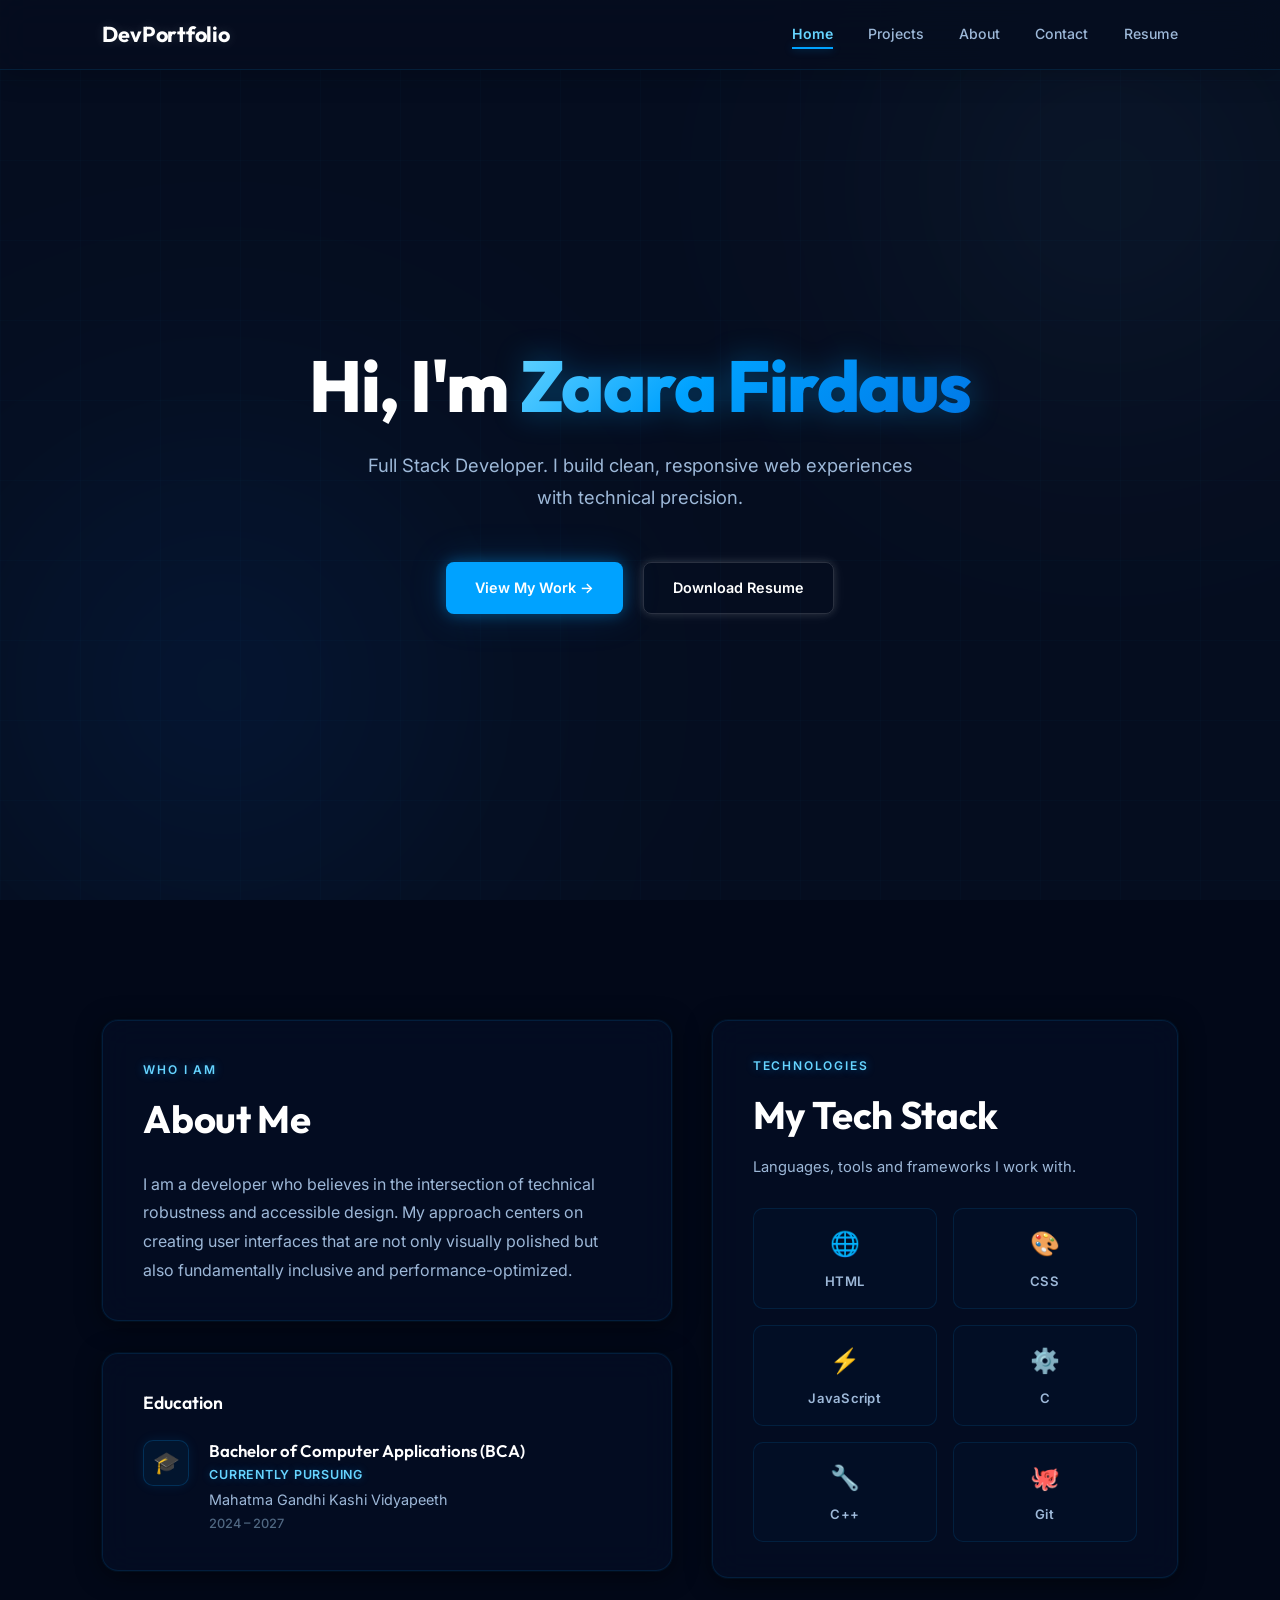
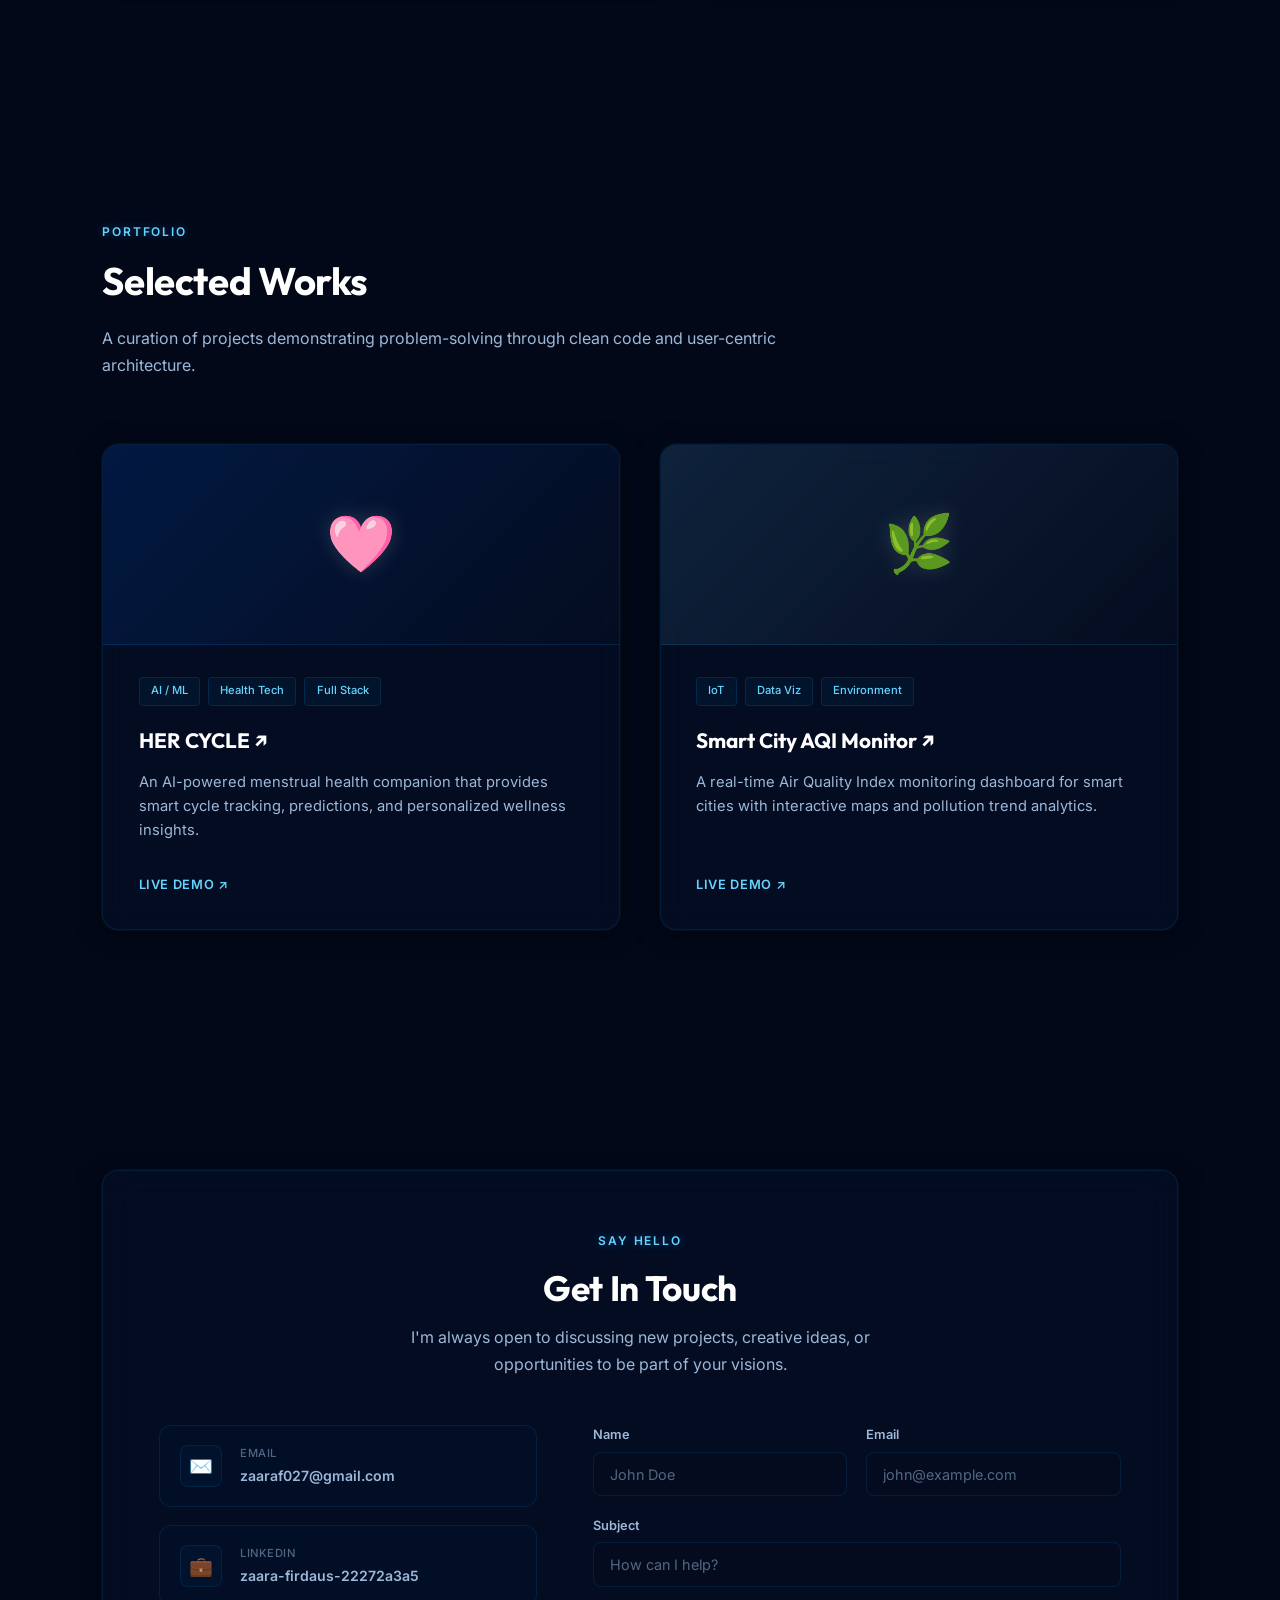
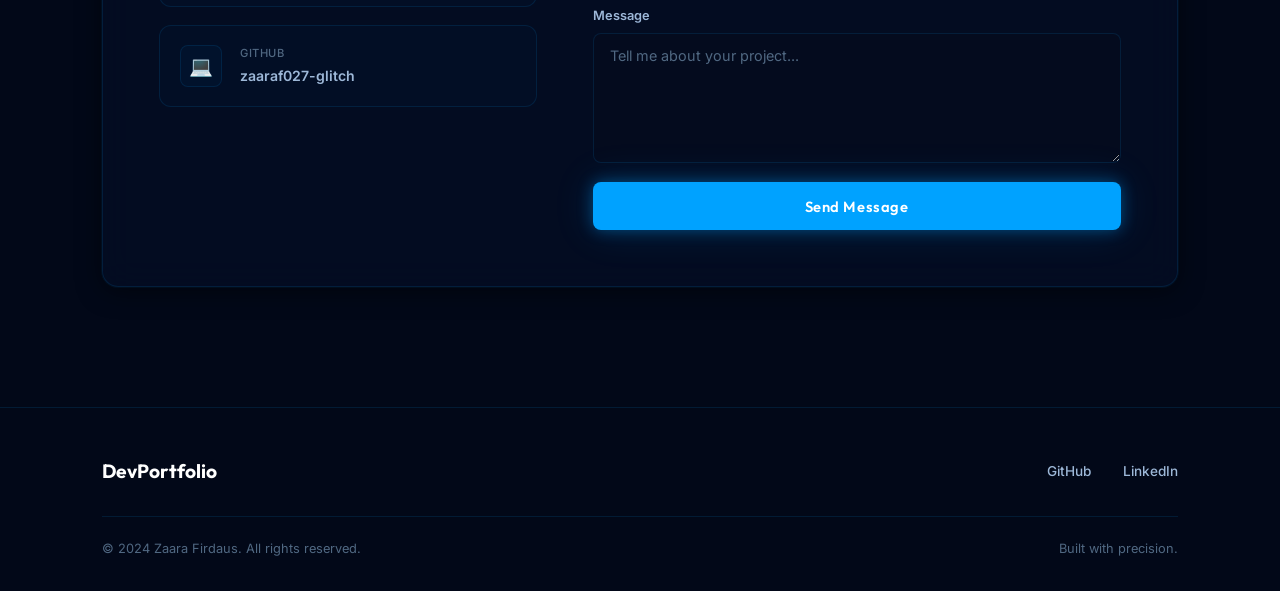
==== portfolio-website/index.html @ a8d991ca "Initialize restructured repository with completed tasks" ====
<!DOCTYPE html>
<html lang="en">
<head>
  <meta charset="UTF-8" />
  <meta name="viewport" content="width=device-width, initial-scale=1.0" />
  <title>Zaara Firdaus — Full Stack Developer</title>
  <link href="https://fonts.googleapis.com/css2?family=Outfit:wght@300;400;500;600;700;800&family=Inter:wght@300;400;500;600&display=swap" rel="stylesheet" />
  <link rel="stylesheet" href="css/style.css" />
</head>
<body>

  <!-- ── ANIMATED BACKGROUND ── -->
  <div class="mesh-background">
    <div class="mesh-sphere sphere-1"></div>
    <div class="mesh-sphere sphere-2"></div>
  </div>

  <!-- ── NAVIGATION ── -->
  <nav class="glass-nav">
    <a href="#hero" class="nav-logo">DevPortfolio</a>
    <ul class="nav-links">
      <li><a href="#hero" class="active">Home</a></li>
      <li><a href="#portfolio">Projects</a></li>
      <li><a href="#about">About</a></li>
      <li><a href="#contact">Contact</a></li>
      <li><a href="#">Resume</a></li>
    </ul>
    <!-- Mobile hamburger -->
    <button class="nav-toggle" aria-label="Toggle menu">
      <span></span><span></span><span></span>
    </button>
  </nav>

  <!-- ── HERO ── -->
  <section id="hero" class="hero-section">
    <div class="hero-container">
      <div class="hero-content">
        <h1 class="hero-title">
          Hi, I'm <span class="gradient-text">Zaara Firdaus</span>
        </h1>
        <p class="hero-subtitle">
          Full Stack Developer. I build clean, responsive web experiences with technical precision.
        </p>
        <div class="hero-btns">
          <a href="#portfolio" class="btn-primary">View My Work →</a>
          <a href="#" class="btn-secondary">Download Resume</a>
        </div>
      </div>
    </div>
  </section>

  <!-- ── ABOUT ── -->
  <section id="about" class="section-container">
    <div class="about-grid">

      <!-- Left column: Bio + Education -->
      <div class="about-left-col">

        <!-- Bio Card -->
        <div class="glass-card bio-card">
          <div class="section-tag">Who I Am</div>
          <h2 class="section-title" style="margin-bottom:1.2rem">About Me</h2>
          <p class="about-text">
            I am a developer who believes in the intersection of technical robustness and accessible design.
            My approach centers on creating user interfaces that are not only visually polished but also
            fundamentally inclusive and performance-optimized.
          </p>
        </div>

        <!-- Education Card -->
        <div class="glass-card education-card">
          <h3 class="card-inner-title">Education</h3>
          <div class="education-item">
            <div class="edu-icon-wrapper">
              <span class="edu-card-icon">🎓</span>
            </div>
            <div class="edu-details">
              <div class="edu-degree">Bachelor of Computer Applications (BCA)</div>
              <div class="edu-status">Currently Pursuing</div>
              <div class="edu-institution">Mahatma Gandhi Kashi Vidyapeeth</div>
              <div class="edu-timeline">2024 – 2027</div>
            </div>
          </div>
        </div>

      </div>

      <!-- Right column: Tech Stack -->
      <div class="glass-card tech-card-panel">
        <div class="section-tag">Technologies</div>
        <h2 class="section-title" style="margin-bottom:0.6rem">My Tech Stack</h2>
        <p class="tech-panel-desc">Languages, tools and frameworks I work with.</p>
        <div class="tech-grid">
          <div class="tech-badge">
            <span class="tech-badge-icon">🌐</span>
            <span class="tech-badge-name">HTML</span>
          </div>
          <div class="tech-badge">
            <span class="tech-badge-icon">🎨</span>
            <span class="tech-badge-name">CSS</span>
          </div>
          <div class="tech-badge">
            <span class="tech-badge-icon">⚡</span>
            <span class="tech-badge-name">JavaScript</span>
          </div>
          <div class="tech-badge">
            <span class="tech-badge-icon">⚙️</span>
            <span class="tech-badge-name">C</span>
          </div>
          <div class="tech-badge">
            <span class="tech-badge-icon">🔧</span>
            <span class="tech-badge-name">C++</span>
          </div>
          <div class="tech-badge">
            <span class="tech-badge-icon">🐙</span>
            <span class="tech-badge-name">Git</span>
          </div>
        </div>
      </div>

    </div>
  </section>

  <!-- ── PORTFOLIO ── -->
  <section id="portfolio" class="section-container">
    <div class="section-header">
      <div class="section-tag">Portfolio</div>
      <h2 class="section-title">Selected Works</h2>
      <p class="section-desc">A curation of projects demonstrating problem-solving through clean code and user-centric architecture.</p>
    </div>

    <div class="projects-grid">

      <!-- HER CYCLE -->
      <div class="project-card"
           onclick="window.open('https://hercycle-ai.vercel.app/', '_blank')"
           title="Click to view HER CYCLE live demo">
        <div class="project-thumb-placeholder bg-indigo-gradient">
          <span class="placeholder-icon">🩷</span>
        </div>
        <div class="project-body">
          <div class="project-tags">
            <span class="tag teal">AI / ML</span>
            <span class="tag">Health Tech</span>
            <span class="tag">Full Stack</span>
          </div>
          <div class="project-name">
            <a href="https://hercycle-ai.vercel.app/" target="_blank"
               onclick="event.stopPropagation();">HER CYCLE ↗</a>
          </div>
          <p class="project-desc">
            An AI-powered menstrual health companion that provides smart cycle tracking,
            predictions, and personalized wellness insights.
          </p>
          <div class="project-links">
            <a href="https://hercycle-ai.vercel.app/" target="_blank"
               onclick="event.stopPropagation();" class="btn-card-link">Live Demo ↗</a>
          </div>
        </div>
      </div>

      <!-- Smart City AQI Monitor -->
      <div class="project-card"
           onclick="window.open('https://pollutree-monitor.vercel.app/', '_blank')"
           title="Click to view Smart City AQI Monitor live demo">
        <div class="project-thumb-placeholder bg-cyan-gradient">
          <span class="placeholder-icon">🌿</span>
        </div>
        <div class="project-body">
          <div class="project-tags">
            <span class="tag teal">IoT</span>
            <span class="tag">Data Viz</span>
            <span class="tag">Environment</span>
          </div>
          <div class="project-name">
            <a href="https://pollutree-monitor.vercel.app/" target="_blank"
               onclick="event.stopPropagation();">Smart City AQI Monitor ↗</a>
          </div>
          <p class="project-desc">
            A real-time Air Quality Index monitoring dashboard for smart cities with
            interactive maps and pollution trend analytics.
          </p>
          <div class="project-links">
            <a href="https://pollutree-monitor.vercel.app/" target="_blank"
               onclick="event.stopPropagation();" class="btn-card-link">Live Demo ↗</a>
          </div>
        </div>
      </div>

    </div>
  </section>

  <!-- ── CONTACT ── -->
  <section id="contact" class="section-container">
    <div class="contact-panel-container glass-card">
      <div class="contact-header">
        <div class="section-tag">Say Hello</div>
        <h2 class="contact-title">Get In Touch</h2>
        <p class="contact-subtitle">
          I'm always open to discussing new projects, creative ideas, or opportunities
          to be part of your visions.
        </p>
      </div>

      <div class="contact-content-grid">

        <!-- Contact info -->
        <div class="comm-details">
          <a href="mailto:zaaraf027@gmail.com" class="comm-card">
            <div class="comm-icon-wrapper">✉️</div>
            <div class="comm-info">
              <span class="comm-label">Email</span>
              <span class="comm-value">zaaraf027@gmail.com</span>
            </div>
          </a>
          <a href="https://www.linkedin.com/in/zaara-firdaus-22272a3a5" target="_blank" class="comm-card">
            <div class="comm-icon-wrapper">💼</div>
            <div class="comm-info">
              <span class="comm-label">LinkedIn</span>
              <span class="comm-value">zaara-firdaus-22272a3a5</span>
            </div>
          </a>
          <a href="https://github.com/zaaraf027-glitch" target="_blank" class="comm-card">
            <div class="comm-icon-wrapper">💻</div>
            <div class="comm-info">
              <span class="comm-label">GitHub</span>
              <span class="comm-value">zaaraf027-glitch</span>
            </div>
          </a>
        </div>

        <!-- Contact form -->
        <div class="contact-form-panel">
          <div class="form-row">
            <div class="input-group">
              <label for="name">Name</label>
              <input id="name" type="text" placeholder="John Doe" />
            </div>
            <div class="input-group">
              <label for="email">Email</label>
              <input id="email" type="email" placeholder="john@example.com" />
            </div>
          </div>
          <div class="input-group">
            <label for="subject">Subject</label>
            <input id="subject" type="text" placeholder="How can I help?" />
          </div>
          <div class="input-group">
            <label for="message">Message</label>
            <textarea id="message" placeholder="Tell me about your project..."></textarea>
          </div>
          <button class="btn-send">Send Message</button>
        </div>

      </div>
    </div>
  </section>

  <!-- ── FOOTER ── -->
  <footer class="glass-footer">
    <div class="footer-top">
      <div class="footer-brand">DevPortfolio</div>
      <div class="footer-socials">
        <a href="https://github.com/zaaraf027-glitch" target="_blank">GitHub</a>
        <a href="https://www.linkedin.com/in/zaara-firdaus-22272a3a5" target="_blank">LinkedIn</a>
      </div>
    </div>
    <div class="footer-bottom">
      <span class="footer-copy">© 2024 Zaara Firdaus. All rights reserved.</span>
      <span class="footer-meta">Built with precision.</span>
    </div>
  </footer>

  <script src="js/script.js"></script>
</body>
</html>
---- portfolio-website/css/style.css ----
/* ==========================================================
   ZAARA FIRDAUS — PORTFOLIO STYLESHEET
   style.css  (Fixed & Refactored)
   ========================================================== */

/* ── RESET ── */
*, *::before, *::after {
  box-sizing: border-box;
  margin: 0;
  padding: 0;
}

/* ── DESIGN TOKENS ── */
:root {
  --neon-blue:         #00a2ff;
  --neon-blue-bright:  #66d4ff;
  --neon-blue-deep:    #0066cc;
  --neon-blue-glow:    rgba(0, 162, 255, 0.45);

  --neon-white-pure:   #ffffff;
  --neon-accent:       #66d4ff;

  --bg-darkest:        #020818;
  --bg-dark:           #050d1f;
  --bg-card:           rgba(5, 15, 40, 0.60);
  --bg-card-hover:     rgba(5, 15, 40, 0.80);

  --border-glow:       rgba(0, 162, 255, 0.12);
  --border-bright:     rgba(0, 162, 255, 0.35);

  --text-primary:      #f0f6ff;
  --text-secondary:    #9db8d8;
  --text-muted:        #506882;

  --success:           #00e68a;

  --font-display:      'Outfit', sans-serif;
  --font-body:         'Inter', sans-serif;

  --neon-shadow-sm:    0 0 8px rgba(0,162,255,0.30), 0 0 20px rgba(0,162,255,0.10);
  --neon-shadow-md:    0 0 15px rgba(0,162,255,0.40), 0 0 40px rgba(0,162,255,0.15);
  --neon-shadow-lg:    0 0 20px rgba(0,162,255,0.50), 0 0 60px rgba(0,162,255,0.20);
  --white-glow-sm:     0 0 8px rgba(255,255,255,0.15), 0 0 20px rgba(255,255,255,0.05);
  --white-glow-md:     0 0 15px rgba(255,255,255,0.25), 0 0 40px rgba(255,255,255,0.10);
  --glass-shadow:      0 8px 32px rgba(0,0,0,0.40), inset 0 1px 0 rgba(255,255,255,0.03);
  --card-shadow:       0 4px 24px rgba(0,0,0,0.5), 0 0 0 1px rgba(0,162,255,0.08);
  --card-shadow-hover: 0 8px 40px rgba(0,0,0,0.6), 0 0 20px rgba(0,162,255,0.15);

  --transition-smooth: all 0.3s cubic-bezier(0.25, 0.8, 0.25, 1);
}

html {
  scroll-behavior: smooth;
}

body {
  font-family: var(--font-body);
  background-color: var(--bg-darkest);
  color: var(--text-primary);
  line-height: 1.6;
  overflow-x: hidden;
  -webkit-font-smoothing: antialiased;
}

/* ── SCROLLBAR ── */
::-webkit-scrollbar { width: 6px; }
::-webkit-scrollbar-track { background: var(--bg-darkest); }
::-webkit-scrollbar-thumb {
  background: rgba(0,162,255,0.2);
  border-radius: 4px;
}
::-webkit-scrollbar-thumb:hover { background: rgba(0,162,255,0.5); }

/* ── ANIMATED BACKGROUND ── */
.mesh-background {
  position: fixed;
  inset: 0;
  z-index: 0;
  pointer-events: none;
  background-color: var(--bg-dark);
  overflow: hidden;
}

.mesh-background::before {
  content: '';
  position: absolute;
  inset: 0;
  background-image:
    linear-gradient(rgba(0,162,255,0.02) 1px, transparent 1px),
    linear-gradient(90deg, rgba(0,162,255,0.02) 1px, transparent 1px);
  background-size: 80px 80px;
}

.mesh-sphere {
  position: absolute;
  border-radius: 50%;
  filter: blur(130px);
  opacity: 0.45;
  mix-blend-mode: screen;
}

.sphere-1 {
  width: 700px; height: 700px;
  background: radial-gradient(circle, rgba(0,100,255,0.3) 0%, transparent 65%);
  bottom: -15%; left: -10%;
  animation: floatSlow 14s infinite alternate ease-in-out;
}

.sphere-2 {
  width: 550px; height: 550px;
  background: radial-gradient(circle, rgba(100,200,255,0.2) 0%, transparent 65%);
  top: -10%; right: -8%;
  animation: floatSlow 18s infinite alternate-reverse ease-in-out;
}

@keyframes floatSlow {
  0%   { transform: translate(0, 0) scale(1); }
  50%  { transform: translate(50px, -40px) scale(1.12); }
  100% { transform: translate(-30px, 25px) scale(0.92); }
}

/* ── NAVIGATION ── */
.glass-nav {
  position: fixed;
  top: 0; left: 0; right: 0;
  z-index: 100;
  background: rgba(5,13,31,0.80);
  backdrop-filter: blur(18px);
  -webkit-backdrop-filter: blur(18px);
  border-bottom: 1px solid var(--border-glow);
  padding: 0 8%;
  display: flex;
  align-items: center;
  justify-content: space-between;
  height: 70px;
  box-shadow: 0 4px 30px rgba(0,0,0,0.2);
}

.nav-logo {
  font-family: var(--font-display);
  font-weight: 700;
  font-size: 1.35rem;
  color: var(--neon-white-pure);
  text-decoration: none;
  letter-spacing: -0.01em;
  text-shadow: 0 0 12px rgba(255,255,255,0.15);
  transition: text-shadow 0.3s ease;
  z-index: 101;
}

.nav-logo:hover {
  text-shadow: 0 0 20px rgba(255,255,255,0.35), 0 0 40px rgba(0,162,255,0.15);
}

.nav-links {
  display: flex;
  align-items: center;
  gap: 2.2rem;
  list-style: none;
}

.nav-links a {
  font-size: 0.88rem;
  font-weight: 500;
  color: var(--text-secondary);
  text-decoration: none;
  position: relative;
  padding: 0.4rem 0;
  transition: color 0.25s ease;
}

.nav-links a::after {
  content: '';
  position: absolute;
  bottom: 0; left: 0;
  width: 0; height: 2px;
  background: var(--neon-blue);
  box-shadow: 0 0 8px var(--neon-blue-glow);
  transition: width 0.25s ease;
}

.nav-links a:hover { color: var(--neon-white-pure); }
.nav-links a:hover::after,
.nav-links a.active::after { width: 100%; }
.nav-links a.active {
  color: var(--neon-blue-bright);
  font-weight: 600;
}

/* Resume button */
.btn-resume {
  border: 1px solid var(--neon-blue) !important;
  background: transparent !important;
  color: var(--neon-blue-bright) !important;
  padding: 0.5rem 1.25rem;
  border-radius: 6px;
  font-weight: 600 !important;
  transition: var(--transition-smooth) !important;
  box-shadow: var(--neon-shadow-sm);
}
.btn-resume:hover {
  background: var(--neon-blue) !important;
  color: var(--bg-darkest) !important;
  box-shadow: var(--neon-shadow-md);
  transform: translateY(-1px);
  text-shadow: none !important;
}
.btn-resume::after { display: none !important; }

/* Mobile hamburger */
.nav-toggle {
  display: none;
  flex-direction: column;
  gap: 5px;
  background: none;
  border: none;
  cursor: pointer;
  padding: 4px;
  z-index: 101;
}
.nav-toggle span {
  display: block;
  width: 24px; height: 2px;
  background: var(--text-secondary);
  border-radius: 2px;
  transition: var(--transition-smooth);
}

/* ── HERO SECTION ── */
.hero-section {
  min-height: 100vh;
  padding: 140px 8% 80px;
  display: flex;
  align-items: center;
  justify-content: center;
  position: relative;
  z-index: 5;
  text-align: center;
}

.hero-container {
  max-width: 840px;
  width: 100%;
  margin: 0 auto;
}

.hero-content {
  animation: fadeUp 1s cubic-bezier(0.16, 1, 0.3, 1) both;
  display: flex;
  flex-direction: column;
  align-items: center;
}

@keyframes fadeUp {
  from { opacity: 0; transform: translateY(40px); }
  to   { opacity: 1; transform: translateY(0); }
}

/* Badge pill */
.badge-pill {
  display: inline-flex;
  align-items: center;
  gap: 0.6rem;
  background: rgba(0,162,255,0.06);
  color: var(--neon-blue-bright);
  font-size: 0.75rem;
  font-weight: 600;
  padding: 0.45rem 1rem;
  border-radius: 50px;
  border: 1px solid rgba(0,162,255,0.2);
  margin-bottom: 2rem;
  box-shadow: 0 0 15px rgba(0,162,255,0.06);
}

.pulse-dot {
  width: 7px; height: 7px;
  background-color: var(--success);
  border-radius: 50%;
  box-shadow: 0 0 10px rgba(0,230,138,0.6);
  animation: pulse 1.8s infinite;
}

@keyframes pulse {
  0%   { transform: scale(1); opacity: 1; }
  50%  { transform: scale(1.5); opacity: 0.5; }
  100% { transform: scale(1); opacity: 1; }
}

.hero-title {
  font-family: var(--font-display);
  font-size: clamp(2.8rem, 6vw, 4.5rem);
  font-weight: 800;
  line-height: 1.1;
  margin-bottom: 1.5rem;
  letter-spacing: -0.02em;
  color: var(--neon-white-pure);
}

.gradient-text {
  background: linear-gradient(135deg, #66d4ff 0%, #00a2ff 40%, #0077e6 100%);
  -webkit-background-clip: text;
  -webkit-text-fill-color: transparent;
  background-clip: text;
  filter: drop-shadow(0 0 15px rgba(0,162,255,0.35));
}

.hero-subtitle {
  font-size: 1.15rem;
  font-weight: 400;
  color: var(--text-secondary);
  max-width: 580px;
  margin: 0 auto 3rem;
  line-height: 1.75;
}

.hero-btns {
  display: flex;
  gap: 1.25rem;
  justify-content: center;
  flex-wrap: wrap;
}

/* ── BUTTONS ── */
.btn-primary {
  background: var(--neon-blue);
  color: var(--neon-white-pure);
  padding: 0.85rem 1.8rem;
  border-radius: 8px;
  font-size: 0.9rem;
  font-weight: 600;
  text-decoration: none;
  transition: var(--transition-smooth);
  box-shadow: var(--neon-shadow-md);
  display: inline-flex;
  align-items: center;
}
.btn-primary:hover {
  background: #0080cc;
  transform: translateY(-2px);
  box-shadow: var(--neon-shadow-lg);
}

.btn-secondary {
  background: transparent;
  color: var(--neon-white-pure);
  border: 1px solid rgba(255,255,255,0.15);
  padding: 0.85rem 1.8rem;
  border-radius: 8px;
  font-size: 0.9rem;
  font-weight: 600;
  text-decoration: none;
  transition: var(--transition-smooth);
  box-shadow: var(--white-glow-sm);
  display: inline-flex;
  align-items: center;
}
.btn-secondary:hover {
  background: rgba(255,255,255,0.06);
  border-color: rgba(255,255,255,0.35);
  box-shadow: var(--white-glow-md);
  transform: translateY(-2px);
}

/* ── SECTION CONTAINERS ── */
.section-container {
  padding: 120px 8%;
  position: relative;
  z-index: 5;
}

.section-header {
  margin-bottom: 4rem;
  max-width: 700px;
}

.section-tag {
  font-size: 0.75rem;
  font-weight: 600;
  letter-spacing: 0.15em;
  text-transform: uppercase;
  color: var(--neon-blue-bright);
  margin-bottom: 0.6rem;
  display: inline-block;
  text-shadow: 0 0 10px var(--neon-blue-glow);
}

.section-title {
  font-family: var(--font-display);
  font-size: clamp(1.8rem, 3.5vw, 2.4rem);
  font-weight: 700;
  color: var(--neon-white-pure);
  letter-spacing: -0.01em;
  margin-bottom: 0.5rem;
}

.section-desc {
  color: var(--text-secondary);
  font-size: 1rem;
  margin-top: 0.8rem;
  line-height: 1.7;
}

/* ── GLASS CARDS ── */
.glass-card {
  background: var(--bg-card);
  backdrop-filter: blur(16px);
  -webkit-backdrop-filter: blur(16px);
  border: 1px solid var(--border-glow);
  border-radius: 16px;
  box-shadow: var(--card-shadow);
  transition: var(--transition-smooth);
}

.glass-card:hover {
  border-color: var(--border-bright);
  box-shadow: var(--card-shadow-hover);
  transform: translateY(-3px);
}

.card-inner-title {
  font-family: var(--font-display);
  font-size: 1.1rem;
  font-weight: 600;
  color: var(--neon-white-pure);
  margin-bottom: 1.4rem;
}

/* ── ABOUT SECTION ── */
.about-grid {
  display: grid;
  grid-template-columns: 1.1fr 0.9fr;
  gap: 2.5rem;
  max-width: 1200px;
  margin: 0 auto;
  align-items: start;
}

.about-left-col {
  display: flex;
  flex-direction: column;
  gap: 2rem;
}

.bio-card,
.education-card {
  padding: 2.2rem 2.5rem;
}

.about-text {
  color: var(--text-secondary);
  font-size: 1rem;
  line-height: 1.8;
}

/* Education item */
.education-item {
  display: flex;
  gap: 1.25rem;
  align-items: flex-start;
}

.edu-icon-wrapper {
  width: 46px; height: 46px;
  border-radius: 10px;
  background: rgba(0,162,255,0.06);
  border: 1px solid rgba(0,162,255,0.2);
  display: flex;
  align-items: center;
  justify-content: center;
  flex-shrink: 0;
  box-shadow: 0 0 12px rgba(0,162,255,0.1);
  transition: var(--transition-smooth);
}
.glass-card:hover .edu-icon-wrapper {
  box-shadow: var(--neon-shadow-sm);
  border-color: rgba(0,162,255,0.35);
}

.edu-card-icon { font-size: 1.35rem; }

.edu-details { display: flex; flex-direction: column; gap: 0.2rem; }

.edu-degree {
  font-family: var(--font-display);
  font-size: 1.05rem;
  font-weight: 600;
  color: var(--neon-white-pure);
  line-height: 1.3;
}

.edu-status {
  color: var(--neon-blue-bright);
  font-size: 0.78rem;
  font-weight: 600;
  text-transform: uppercase;
  letter-spacing: 0.06em;
  text-shadow: 0 0 8px rgba(0,162,255,0.3);
}

.edu-institution {
  color: var(--text-secondary);
  font-size: 0.9rem;
}

.edu-timeline {
  font-size: 0.8rem;
  color: var(--text-muted);
  font-weight: 500;
}

/* Tech stack card */
.tech-card-panel {
  padding: 2.2rem 2.5rem;
  display: flex;
  flex-direction: column;
}

.tech-panel-desc {
  color: var(--text-secondary);
  font-size: 0.92rem;
  margin-bottom: 1.8rem;
}

.tech-grid {
  display: grid;
  grid-template-columns: repeat(2, 1fr);
  gap: 1rem;
}

.tech-badge {
  background: rgba(0,162,255,0.02);
  border: 1px solid var(--border-glow);
  border-radius: 10px;
  padding: 1rem;
  display: flex;
  flex-direction: column;
  align-items: center;
  gap: 0.45rem;
  text-align: center;
  transition: var(--transition-smooth);
}
.tech-badge:hover {
  transform: translateY(-4px);
  border-color: var(--neon-blue);
  background: rgba(0,162,255,0.04);
  box-shadow: var(--neon-shadow-sm);
}

.tech-badge-icon {
  font-size: 1.5rem;
  transition: filter 0.3s ease;
}
.tech-badge:hover .tech-badge-icon {
  filter: drop-shadow(0 0 8px rgba(0,162,255,0.5));
}

.tech-badge-name {
  font-size: 0.82rem;
  font-weight: 600;
  color: var(--text-secondary);
  letter-spacing: 0.02em;
  transition: color 0.3s ease;
}
.tech-badge:hover .tech-badge-name {
  color: var(--neon-blue-bright);
}

/* ── PORTFOLIO SECTION ── */
.projects-grid {
  display: grid;
  grid-template-columns: repeat(2, 1fr);
  gap: 2.5rem;
  max-width: 1200px;
  margin: 0 auto;
}

.project-card {
  background: var(--bg-card);
  backdrop-filter: blur(14px);
  -webkit-backdrop-filter: blur(14px);
  border: 1px solid var(--border-glow);
  border-radius: 16px;
  overflow: hidden;
  box-shadow: var(--card-shadow);
  transition: var(--transition-smooth);
  display: flex;
  flex-direction: column;
  cursor: pointer;
  position: relative;
}

.project-card::before {
  content: '';
  position: absolute;
  inset: 0;
  border-radius: 16px;
  border: 1px solid transparent;
  pointer-events: none;
  transition: var(--transition-smooth);
  z-index: 10;
}

.project-card:hover {
  transform: translateY(-8px) scale(1.005);
  box-shadow: var(--card-shadow-hover);
}
.project-card:hover::before {
  border-color: var(--neon-blue);
  box-shadow: inset 0 0 20px rgba(0,162,255,0.05);
}

.project-thumb-placeholder {
  width: 100%;
  height: 200px;
  display: flex;
  align-items: center;
  justify-content: center;
  border-bottom: 1px solid var(--border-glow);
}

.placeholder-icon {
  font-size: 3.5rem;
  transition: transform 0.5s cubic-bezier(0.175, 0.885, 0.32, 1.275);
  filter: drop-shadow(0 0 10px rgba(255,255,255,0.15));
}
.project-card:hover .placeholder-icon {
  transform: scale(1.2) rotate(5deg);
  filter: drop-shadow(0 0 20px rgba(0,162,255,0.4));
}

.bg-indigo-gradient {
  background: linear-gradient(135deg, rgba(0,100,255,0.15) 0%, rgba(5,13,31,0.7) 100%);
}
.bg-cyan-gradient {
  background: linear-gradient(135deg, rgba(100,200,255,0.12) 0%, rgba(5,13,31,0.7) 100%);
}

.project-body {
  padding: 2rem 2.2rem;
  flex-grow: 1;
  display: flex;
  flex-direction: column;
}

.project-tags {
  display: flex;
  gap: 0.5rem;
  flex-wrap: wrap;
  margin-bottom: 1.1rem;
}

.tag {
  font-size: 0.7rem;
  font-weight: 500;
  padding: 0.3rem 0.7rem;
  border-radius: 4px;
  background: rgba(0,162,255,0.05);
  color: var(--neon-accent);
  border: 1px solid rgba(0,162,255,0.15);
  transition: var(--transition-smooth);
}
.project-card:hover .tag {
  border-color: rgba(0,162,255,0.3);
}

.project-name {
  font-family: var(--font-display);
  font-size: 1.3rem;
  font-weight: 700;
  margin-bottom: 0.8rem;
}
.project-name a {
  color: var(--neon-white-pure);
  text-decoration: none;
  transition: color 0.2s ease;
}
.project-card:hover .project-name a {
  color: var(--neon-blue-bright);
}

.project-desc {
  font-size: 0.92rem;
  color: var(--text-secondary);
  line-height: 1.65;
  margin-bottom: 1.8rem;
  flex-grow: 1;
}

.project-links { margin-top: auto; }

.btn-card-link {
  font-size: 0.8rem;
  font-weight: 600;
  text-transform: uppercase;
  letter-spacing: 0.05em;
  color: var(--neon-blue-bright);
  text-decoration: none;
  display: inline-flex;
  align-items: center;
  transition: var(--transition-smooth);
}
.project-card:hover .btn-card-link {
  color: var(--neon-white-pure);
}

/* ── CONTACT SECTION ── */
.contact-panel-container {
  max-width: 1100px;
  margin: 0 auto;
  padding: 3.5rem;
}

.contact-header {
  text-align: center;
  margin-bottom: 3rem;
}

.contact-title {
  font-family: var(--font-display);
  font-size: 2.2rem;
  font-weight: 700;
  letter-spacing: -0.01em;
  margin-bottom: 0.5rem;
  color: var(--neon-white-pure);
}

.contact-subtitle {
  color: var(--text-secondary);
  font-size: 1rem;
  max-width: 540px;
  margin: 0 auto;
  line-height: 1.65;
}

.contact-content-grid {
  display: grid;
  grid-template-columns: 1fr 1.4fr;
  gap: 3.5rem;
  align-items: start;
}

/* Comm cards */
.comm-details {
  display: flex;
  flex-direction: column;
  gap: 1.1rem;
}

.comm-card {
  background: rgba(0,162,255,0.02);
  border: 1px solid var(--border-glow);
  border-radius: 12px;
  padding: 1.2rem 1.25rem;
  display: flex;
  align-items: center;
  gap: 1.1rem;
  text-decoration: none;
  transition: var(--transition-smooth);
}
.comm-card:hover {
  border-color: var(--neon-blue);
  background: rgba(0,162,255,0.04);
  transform: translateX(4px);
  box-shadow: var(--neon-shadow-sm);
}

.comm-icon-wrapper {
  font-size: 1.2rem;
  width: 42px; height: 42px;
  border-radius: 8px;
  border: 1px solid var(--border-glow);
  display: flex;
  align-items: center;
  justify-content: center;
  background: rgba(0,162,255,0.03);
  flex-shrink: 0;
  transition: var(--transition-smooth);
}
.comm-card:hover .comm-icon-wrapper {
  background: var(--neon-blue);
  border-color: var(--neon-blue);
  box-shadow: var(--neon-shadow-sm);
}

.comm-info { display: flex; flex-direction: column; gap: 0.1rem; }

.comm-label {
  font-size: 0.7rem;
  font-weight: 500;
  color: var(--text-muted);
  text-transform: uppercase;
  letter-spacing: 0.05em;
}

.comm-value {
  font-size: 0.88rem;
  font-weight: 600;
  color: var(--text-secondary);
  transition: color 0.25s ease;
  word-break: break-all;
}
.comm-card:hover .comm-value { color: var(--neon-white-pure); }

/* Contact form */
.contact-form-panel {
  display: flex;
  flex-direction: column;
  gap: 1.2rem;
}

.form-row {
  display: grid;
  grid-template-columns: 1fr 1fr;
  gap: 1.2rem;
}

.input-group {
  display: flex;
  flex-direction: column;
  gap: 0.4rem;
}

.input-group label {
  font-size: 0.8rem;
  font-weight: 600;
  color: var(--text-secondary);
}

.input-group input,
.input-group textarea {
  background: rgba(5,13,31,0.6);
  border: 1px solid var(--border-glow);
  border-radius: 8px;
  padding: 0.8rem 1rem;
  font-family: var(--font-body);
  font-size: 0.9rem;
  color: var(--text-primary);
  outline: none;
  transition: var(--transition-smooth);
  resize: vertical;
  width: 100%;
}

.input-group input:focus,
.input-group textarea:focus {
  border-color: var(--neon-blue);
  box-shadow: 0 0 0 2px rgba(0,162,255,0.15), 0 0 15px rgba(0,162,255,0.1);
  background: rgba(5,13,31,0.9);
}

.input-group input::placeholder,
.input-group textarea::placeholder { color: var(--text-muted); }

.input-group textarea { min-height: 130px; }

.btn-send {
  width: 100%;
  background: var(--neon-blue);
  color: var(--neon-white-pure);
  border: none;
  padding: 0.9rem;
  border-radius: 8px;
  font-family: var(--font-display);
  font-size: 0.92rem;
  font-weight: 600;
  letter-spacing: 0.04em;
  cursor: pointer;
  transition: var(--transition-smooth);
  box-shadow: var(--neon-shadow-md);
}
.btn-send:hover {
  background: #0080cc;
  box-shadow: var(--neon-shadow-lg);
  transform: translateY(-1px);
}
.btn-send:disabled { opacity: 0.7; cursor: not-allowed; }

/* ── FOOTER ── */
.glass-footer {
  background: var(--bg-darkest);
  border-top: 1px solid var(--border-glow);
  padding: 3rem 8% 2rem;
  position: relative;
  z-index: 5;
}

.footer-top {
  display: flex;
  justify-content: space-between;
  align-items: center;
  margin-bottom: 1.8rem;
  flex-wrap: wrap;
  gap: 1rem;
}

.footer-brand {
  font-family: var(--font-display);
  font-weight: 700;
  font-size: 1.2rem;
  color: var(--neon-white-pure);
}

.footer-socials { display: flex; gap: 2rem; }

.footer-socials a {
  font-size: 0.85rem;
  font-weight: 500;
  color: var(--text-secondary);
  text-decoration: none;
  transition: color 0.2s ease;
}
.footer-socials a:hover { color: var(--neon-blue-bright); }

.footer-bottom {
  display: flex;
  justify-content: space-between;
  align-items: center;
  flex-wrap: wrap;
  gap: 1rem;
  border-top: 1px solid var(--border-glow);
  padding-top: 1.4rem;
}

.footer-copy,
.footer-meta {
  font-size: 0.8rem;
  color: var(--text-muted);
}

/* ── SCROLL ANIMATIONS ── */
.anim-ready {
  opacity: 0;
  transform: translateY(25px);
}
.anim-in {
  opacity: 1 !important;
  transform: translateY(0) !important;
}

/* ── RESPONSIVE ── */
@media (max-width: 1024px) {
  .about-grid {
    grid-template-columns: 1fr;
    gap: 2rem;
  }
  .projects-grid {
    gap: 2rem;
  }
  .contact-content-grid {
    grid-template-columns: 1fr;
    gap: 2.5rem;
  }
}

@media (max-width: 768px) {
  .glass-nav { padding: 0 6%; }

  /* Show hamburger, hide links by default */
  .nav-toggle { display: flex; }

  .nav-links {
    display: none;
    position: fixed;
    top: 70px; left: 0; right: 0;
    background: rgba(5,13,31,0.97);
    backdrop-filter: blur(20px);
    flex-direction: column;
    gap: 0;
    padding: 1rem 0 1.5rem;
    border-bottom: 1px solid var(--border-glow);
    z-index: 99;
  }

  .nav-links.open { display: flex; }

  .nav-links li { width: 100%; }

  .nav-links a {
    display: block;
    padding: 0.9rem 6%;
    font-size: 0.95rem;
  }
  .nav-links a::after { display: none; }

  .btn-resume {
    margin: 0.5rem 6%;
    display: block;
    text-align: center;
  }

  .hero-section { padding: 120px 6% 70px; }

  .hero-title { font-size: clamp(2.3rem, 7vw, 3.2rem); }

  .hero-subtitle { font-size: 1rem; }

  .section-container { padding: 80px 6%; }

  .projects-grid {
    grid-template-columns: 1fr;
    gap: 2rem;
  }

  .contact-panel-container { padding: 2rem; }

  .form-row { grid-template-columns: 1fr; }

  .footer-top { flex-direction: column; align-items: flex-start; gap: 1rem; }
}

@media (max-width: 480px) {
  .hero-btns { flex-direction: column; align-items: center; }
  .hero-btns a { width: 100%; text-align: center; justify-content: center; }
  .tech-grid { grid-template-columns: repeat(3, 1fr); }
  .contact-panel-container { padding: 1.5rem; }
}
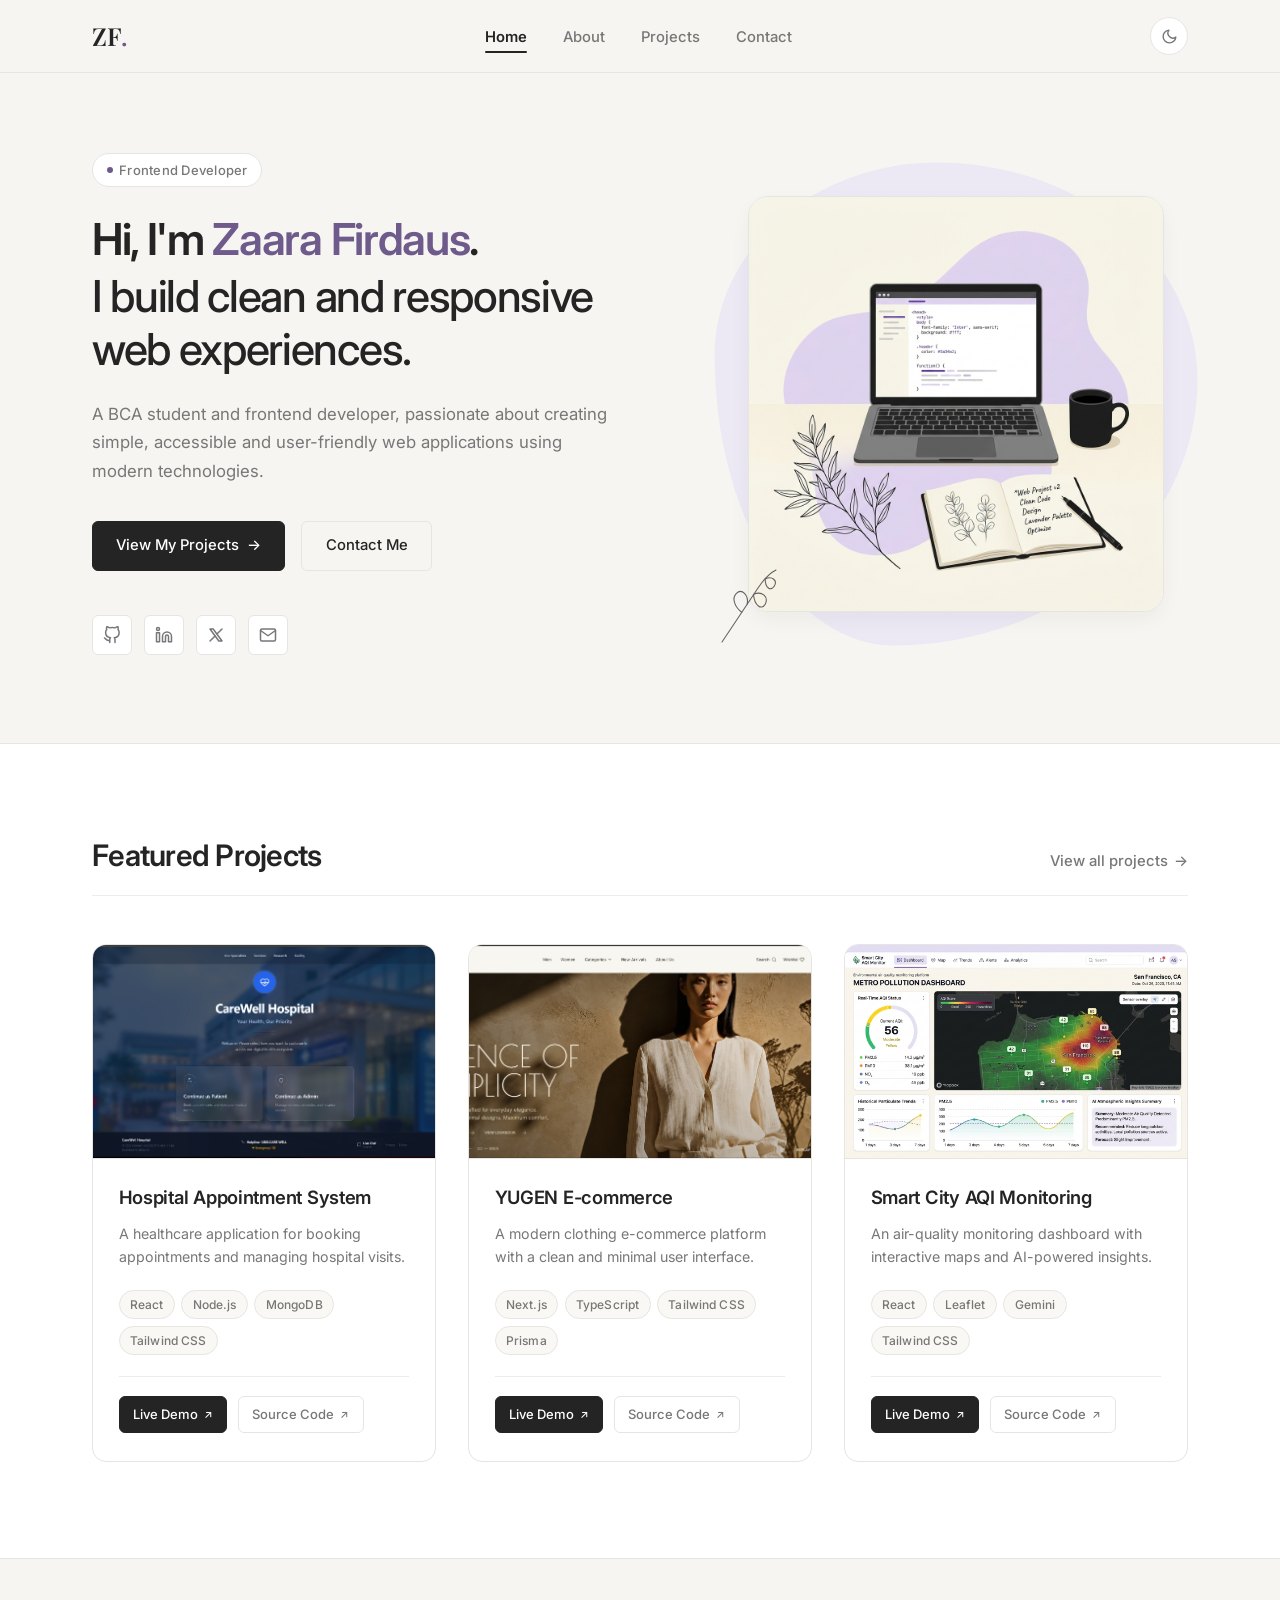
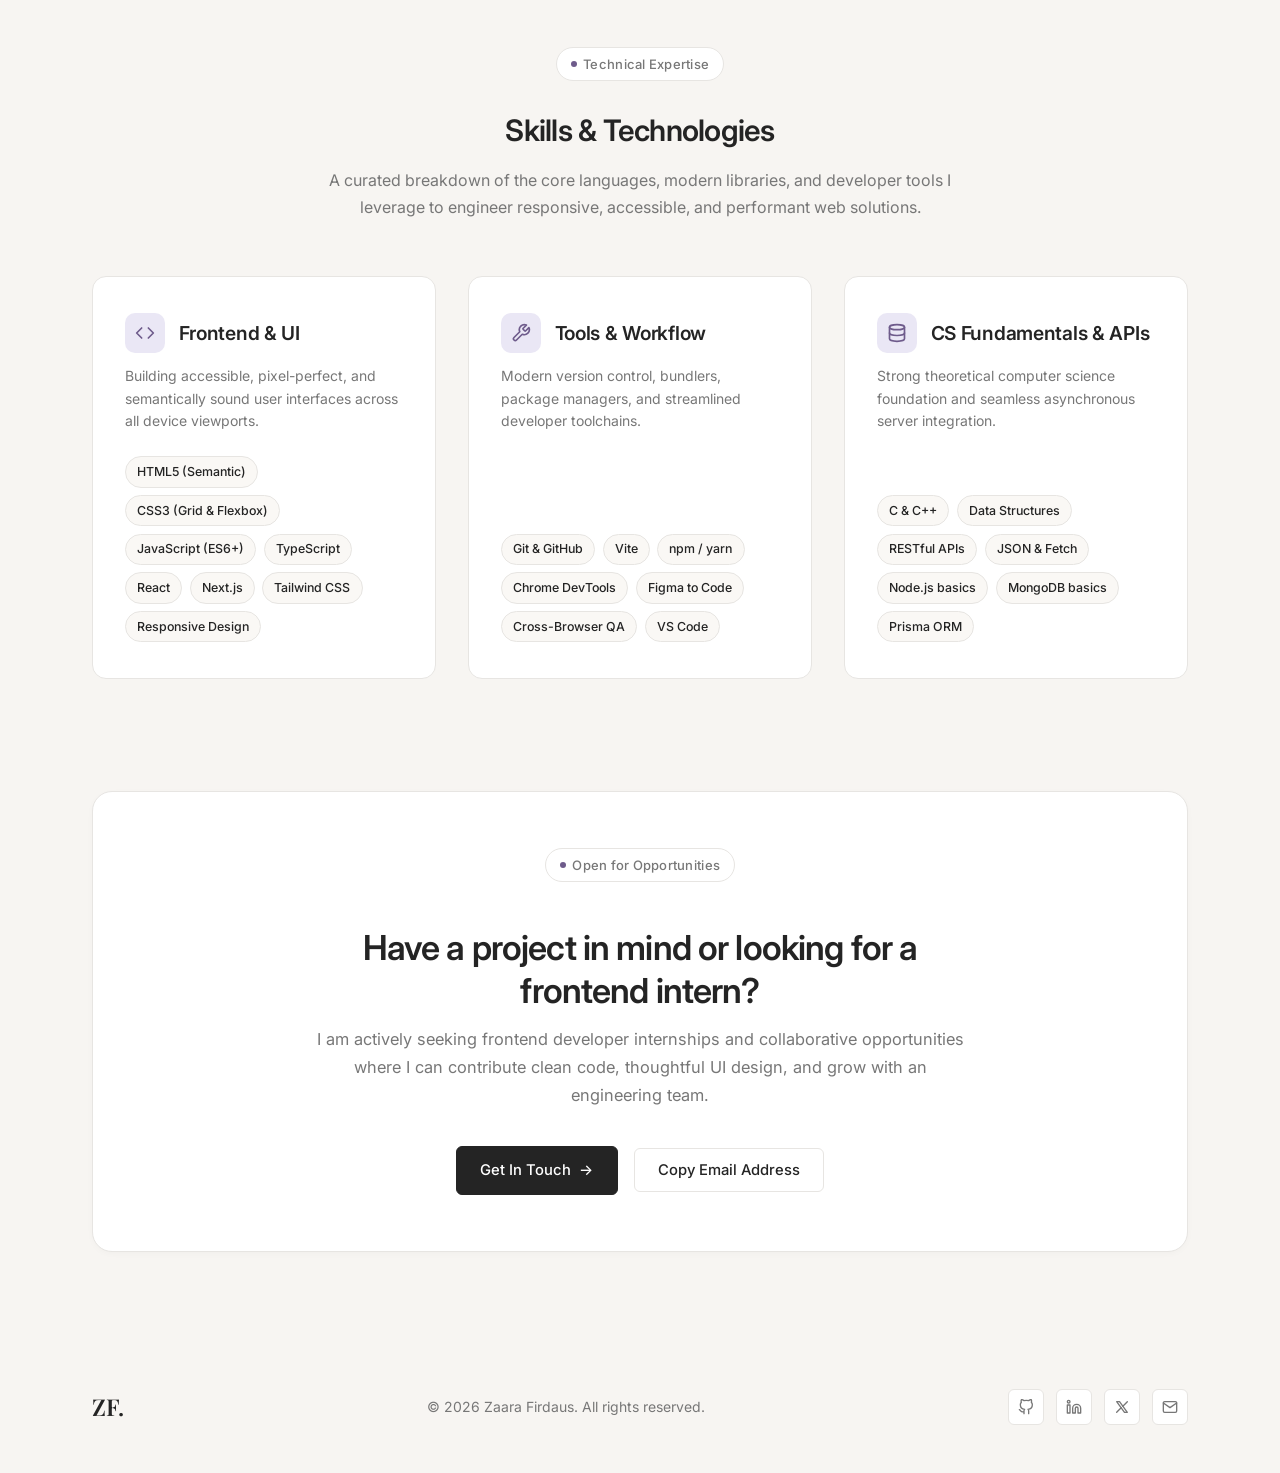
==== commit edef58f9: "Update portfolio website: enhance dark mode, interactive buttons, form handling, and add project ass" ====
--- a/portfolio-website/index.html
+++ b/portfolio-website/index.html
@@ -1,276 +1,455 @@
 <!DOCTYPE html>
-<html lang="en">
+<html lang="en" data-theme="light">
 <head>
   <meta charset="UTF-8" />
   <meta name="viewport" content="width=device-width, initial-scale=1.0" />
-  <title>Zaara Firdaus — Full Stack Developer</title>
-  <link href="https://fonts.googleapis.com/css2?family=Outfit:wght@300;400;500;600;700;800&family=Inter:wght@300;400;500;600&display=swap" rel="stylesheet" />
+  <title>Zaara Firdaus — Frontend Developer</title>
+  <meta name="description" content="Personal portfolio of Zaara Firdaus, a BCA student and frontend developer crafting minimal, accessible, and responsive web experiences." />
+
+  <!-- Google Fonts: Inter & Playfair Display -->
+  <link rel="preconnect" href="https://fonts.googleapis.com" />
+  <link rel="preconnect" href="https://fonts.gstatic.com" crossorigin />
+  <link href="https://fonts.googleapis.com/css2?family=Inter:wght@300;400;500;600;700&family=Playfair+Display:ital,wght@0,500;0,600;0,700;1,500;1,600&display=swap" rel="stylesheet" />
+
+  <!-- Favicon -->
+  <link rel="icon" type="image/svg+xml" href="favicon.svg" />
+
+  <!-- Stylesheet -->
   <link rel="stylesheet" href="css/style.css" />
 </head>
 <body>
 
-  <!-- ── ANIMATED BACKGROUND ── -->
-  <div class="mesh-background">
-    <div class="mesh-sphere sphere-1"></div>
-    <div class="mesh-sphere sphere-2"></div>
-  </div>
-
-  <!-- ── NAVIGATION ── -->
-  <nav class="glass-nav">
-    <a href="#hero" class="nav-logo">DevPortfolio</a>
-    <ul class="nav-links">
-      <li><a href="#hero" class="active">Home</a></li>
-      <li><a href="#portfolio">Projects</a></li>
-      <li><a href="#about">About</a></li>
-      <li><a href="#contact">Contact</a></li>
-      <li><a href="#">Resume</a></li>
-    </ul>
-    <!-- Mobile hamburger -->
-    <button class="nav-toggle" aria-label="Toggle menu">
-      <span></span><span></span><span></span>
-    </button>
-  </nav>
-
-  <!-- ── HERO ── -->
-  <section id="hero" class="hero-section">
-    <div class="hero-container">
-      <div class="hero-content">
-        <h1 class="hero-title">
-          Hi, I'm <span class="gradient-text">Zaara Firdaus</span>
-        </h1>
-        <p class="hero-subtitle">
-          Full Stack Developer. I build clean, responsive web experiences with technical precision.
-        </p>
-        <div class="hero-btns">
-          <a href="#portfolio" class="btn-primary">View My Work →</a>
-          <a href="#" class="btn-secondary">Download Resume</a>
-        </div>
+  <!-- ── 1. NAVIGATION BAR ── -->
+  <header class="navbar" id="siteHeader">
+    <div class="container nav-container">
+      <!-- Text Logo: ZF. in elegant serif -->
+      <a href="index.html" class="nav-logo" aria-label="Zaara Firdaus Home">
+        ZF<span class="logo-dot">.</span>
+      </a>
+
+      <!-- Desktop & Mobile Navigation Links -->
+      <ul class="nav-menu" id="navMenu">
+        <li><a href="index.html" class="nav-link active">Home</a></li>
+        <li><a href="about.html" class="nav-link">About</a></li>
+        <li><a href="projects.html" class="nav-link">Projects</a></li>
+        <li><a href="contact.html" class="nav-link">Contact</a></li>
+      </ul>
+
+      <!-- Nav Actions (Theme Toggle & Mobile Menu Button) -->
+      <div class="nav-actions">
+        <!-- Theme Toggle Button -->
+        <button id="themeToggle" class="theme-toggle-btn" aria-label="Toggle dark mode" title="Toggle theme">
+          <!-- Moon Icon (Light mode default) -->
+          <svg class="theme-icon icon-moon" viewBox="0 0 24 24" fill="none" stroke="currentColor" stroke-width="2" stroke-linecap="round" stroke-linejoin="round" aria-hidden="true">
+            <path d="M21 12.79A9 9 0 1 1 11.21 3 7 7 0 0 0 21 12.79z"></path>
+          </svg>
+          <!-- Sun Icon (Dark mode active) -->
+          <svg class="theme-icon icon-sun" viewBox="0 0 24 24" fill="none" stroke="currentColor" stroke-width="2" stroke-linecap="round" stroke-linejoin="round" aria-hidden="true">
+            <circle cx="12" cy="12" r="5"></circle>
+            <line x1="12" y1="1" x2="12" y2="3"></line>
+            <line x1="12" y1="21" x2="12" y2="23"></line>
+            <line x1="4.22" y1="4.22" x2="5.64" y2="5.64"></line>
+            <line x1="18.36" y1="18.36" x2="19.78" y2="19.78"></line>
+            <line x1="1" y1="12" x2="3" y2="12"></line>
+            <line x1="21" y1="12" x2="23" y2="12"></line>
+            <line x1="4.22" y1="19.78" x2="5.64" y2="18.36"></line>
+            <line x1="18.36" y1="5.64" x2="19.78" y2="4.22"></line>
+          </svg>
+        </button>
+
+        <!-- Mobile Hamburger Button -->
+        <button class="nav-toggle" id="navToggle" aria-label="Toggle navigation menu" aria-expanded="false" aria-controls="navMenu">
+          <span></span>
+          <span></span>
+        </button>
       </div>
     </div>
-  </section>
-
-  <!-- ── ABOUT ── -->
-  <section id="about" class="section-container">
-    <div class="about-grid">
-
-      <!-- Left column: Bio + Education -->
-      <div class="about-left-col">
-
-        <!-- Bio Card -->
-        <div class="glass-card bio-card">
-          <div class="section-tag">Who I Am</div>
-          <h2 class="section-title" style="margin-bottom:1.2rem">About Me</h2>
-          <p class="about-text">
-            I am a developer who believes in the intersection of technical robustness and accessible design.
-            My approach centers on creating user interfaces that are not only visually polished but also
-            fundamentally inclusive and performance-optimized.
+  </header>
+
+  <!-- ── 2. HERO SECTION ── -->
+  <main>
+    <section class="hero-section" id="hero">
+      <div class="container hero-grid">
+        <!-- Left Column: Introduction -->
+        <div class="hero-content">
+          <!-- Small Outlined Pill -->
+          <div class="role-pill">
+            <span class="role-pill-dot" aria-hidden="true"></span>
+            <span>Frontend Developer</span>
+          </div>
+
+          <!-- Main Headline -->
+          <h1 class="hero-headline">
+            Hi, I'm <span class="name-accent">Zaara Firdaus</span>.<br />
+            <span class="headline-sub">I build clean and responsive web experiences.</span>
+          </h1>
+
+          <!-- Supporting Paragraph -->
+          <p class="hero-bio">
+            A BCA student and frontend developer, passionate about creating simple, accessible and user-friendly web applications using modern technologies.
           </p>
-        </div>
-
-        <!-- Education Card -->
-        <div class="glass-card education-card">
-          <h3 class="card-inner-title">Education</h3>
-          <div class="education-item">
-            <div class="edu-icon-wrapper">
-              <span class="edu-card-icon">🎓</span>
-            </div>
-            <div class="edu-details">
-              <div class="edu-degree">Bachelor of Computer Applications (BCA)</div>
-              <div class="edu-status">Currently Pursuing</div>
-              <div class="edu-institution">Mahatma Gandhi Kashi Vidyapeeth</div>
-              <div class="edu-timeline">2024 – 2027</div>
-            </div>
-          </div>
-        </div>
-
-      </div>
-
-      <!-- Right column: Tech Stack -->
-      <div class="glass-card tech-card-panel">
-        <div class="section-tag">Technologies</div>
-        <h2 class="section-title" style="margin-bottom:0.6rem">My Tech Stack</h2>
-        <p class="tech-panel-desc">Languages, tools and frameworks I work with.</p>
-        <div class="tech-grid">
-          <div class="tech-badge">
-            <span class="tech-badge-icon">🌐</span>
-            <span class="tech-badge-name">HTML</span>
-          </div>
-          <div class="tech-badge">
-            <span class="tech-badge-icon">🎨</span>
-            <span class="tech-badge-name">CSS</span>
-          </div>
-          <div class="tech-badge">
-            <span class="tech-badge-icon">⚡</span>
-            <span class="tech-badge-name">JavaScript</span>
-          </div>
-          <div class="tech-badge">
-            <span class="tech-badge-icon">⚙️</span>
-            <span class="tech-badge-name">C</span>
-          </div>
-          <div class="tech-badge">
-            <span class="tech-badge-icon">🔧</span>
-            <span class="tech-badge-name">C++</span>
-          </div>
-          <div class="tech-badge">
-            <span class="tech-badge-icon">🐙</span>
-            <span class="tech-badge-name">Git</span>
-          </div>
-        </div>
-      </div>
-
-    </div>
-  </section>
-
-  <!-- ── PORTFOLIO ── -->
-  <section id="portfolio" class="section-container">
-    <div class="section-header">
-      <div class="section-tag">Portfolio</div>
-      <h2 class="section-title">Selected Works</h2>
-      <p class="section-desc">A curation of projects demonstrating problem-solving through clean code and user-centric architecture.</p>
-    </div>
-
-    <div class="projects-grid">
-
-      <!-- HER CYCLE -->
-      <div class="project-card"
-           onclick="window.open('https://hercycle-ai.vercel.app/', '_blank')"
-           title="Click to view HER CYCLE live demo">
-        <div class="project-thumb-placeholder bg-indigo-gradient">
-          <span class="placeholder-icon">🩷</span>
-        </div>
-        <div class="project-body">
-          <div class="project-tags">
-            <span class="tag teal">AI / ML</span>
-            <span class="tag">Health Tech</span>
-            <span class="tag">Full Stack</span>
-          </div>
-          <div class="project-name">
-            <a href="https://hercycle-ai.vercel.app/" target="_blank"
-               onclick="event.stopPropagation();">HER CYCLE ↗</a>
-          </div>
-          <p class="project-desc">
-            An AI-powered menstrual health companion that provides smart cycle tracking,
-            predictions, and personalized wellness insights.
+
+          <!-- Buttons -->
+          <div class="hero-actions">
+            <a href="projects.html" class="btn btn-primary">
+              View My Projects <span class="btn-arrow" aria-hidden="true">→</span>
+            </a>
+            <a href="contact.html" class="btn btn-secondary">
+              Contact Me
+            </a>
+          </div>
+
+          <!-- Minimalist Social Icons -->
+          <div class="hero-socials">
+            <!-- GitHub -->
+            <a href="https://github.com/zaaraf027-glitch" target="_blank" rel="noopener noreferrer" class="social-icon-btn" aria-label="GitHub Profile" title="GitHub">
+              <svg viewBox="0 0 24 24" fill="none" stroke="currentColor" stroke-width="2" stroke-linecap="round" stroke-linejoin="round" aria-hidden="true">
+                <path d="M9 19c-5 1.5-5-2.5-7-3m14 6v-3.87a3.37 3.37 0 0 0-.94-2.61c3.14-.35 6.44-1.54 6.44-7A5.44 5.44 0 0 0 20 4.77 5.07 5.07 0 0 0 19.91 1S18.73.65 16 2.48a13.38 13.38 0 0 0-7 0C6.27.65 5.09 1 5.09 1A5.07 5.07 0 0 0 5 4.77a5.44 5.44 0 0 0-1.5 3.78c0 5.42 3.3 6.61 6.44 7A3.37 3.37 0 0 0 9 18.13V22"></path>
+              </svg>
+            </a>
+
+            <!-- LinkedIn -->
+            <a href="https://www.linkedin.com/in/zaara-firdaus-22272a3a5" target="_blank" rel="noopener noreferrer" class="social-icon-btn" aria-label="LinkedIn Profile" title="LinkedIn">
+              <svg viewBox="0 0 24 24" fill="none" stroke="currentColor" stroke-width="2" stroke-linecap="round" stroke-linejoin="round" aria-hidden="true">
+                <path d="M16 8a6 6 0 0 1 6 6v7h-4v-7a2 2 0 0 0-2-2 2 2 0 0 0-2 2v7h-4v-7a6 6 0 0 1 6-6z"></path>
+                <rect x="2" y="9" width="4" height="12"></rect>
+                <circle cx="4" cy="4" r="2"></circle>
+              </svg>
+            </a>
+
+            <!-- X (Twitter) -->
+            <a href="https://x.com" target="_blank" rel="noopener noreferrer" class="social-icon-btn" aria-label="X Profile" title="X">
+              <svg viewBox="0 0 24 24" fill="none" stroke="currentColor" stroke-width="2" stroke-linecap="round" stroke-linejoin="round" aria-hidden="true">
+                <path d="M4 4l11.733 16h4.267l-11.733 -16z"></path>
+                <path d="M4 20l6.768 -6.768m2.46 -2.46l6.772 -6.772"></path>
+              </svg>
+            </a>
+
+            <!-- Email -->
+            <button type="button" class="social-icon-btn email-copy-trigger" id="quickEmailBtn" aria-label="Copy email address" title="Copy email address">
+              <svg viewBox="0 0 24 24" fill="none" stroke="currentColor" stroke-width="2" stroke-linecap="round" stroke-linejoin="round" aria-hidden="true">
+                <path d="M4 4h16c1.1 0 2 .9 2 2v12c0 1.1-.9 2-2 2H4c-1.1 0-2-.9-2-2V6c0-1.1.9-2 2-2z"></path>
+                <polyline points="22,6 12,13 2,6"></polyline>
+              </svg>
+            </button>
+          </div>
+        </div>
+
+        <!-- Right Column: Decorative Composition -->
+        <div class="hero-composition">
+          <!-- Soft Lavender Organic Background Shape -->
+          <div class="hero-shape-backdrop" aria-hidden="true"></div>
+
+          <!-- Elegant Visual Composition Card -->
+          <div class="hero-image-card">
+            <img
+              src="assets/images/hero-workspace.jpg"
+              alt="Workspace desk composition with laptop, coffee mug, notebook, and delicate botanical line-art"
+              class="hero-artwork"
+              loading="eager"
+            />
+          </div>
+
+          <!-- Delicate Botanical Line-Art SVG Accent -->
+          <svg class="hero-botanical-accent" width="90" height="90" viewBox="0 0 100 100" fill="none" stroke="currentColor" stroke-width="1.2" stroke-linecap="round" stroke-linejoin="round" aria-hidden="true">
+            <path d="M20,90 Q40,60 60,30 Q70,15 80,10"></path>
+            <path d="M42,57 C35,52 30,42 36,36 C42,30 50,38 48,48"></path>
+            <path d="M55,37 C65,33 72,40 68,48 C64,55 56,50 55,37"></path>
+            <path d="M68,20 C76,16 82,22 78,28 C74,34 68,30 68,20"></path>
+          </svg>
+        </div>
+      </div>
+    </section>
+
+    <!-- ── 3. FEATURED PROJECTS SECTION ── -->
+    <section class="projects-section" id="projects">
+      <div class="container">
+        <!-- Section Header Row -->
+        <div class="section-header-row">
+          <h2 class="section-title">Featured Projects</h2>
+          <a href="projects.html" class="view-all-link">
+            View all projects <span class="link-arrow" aria-hidden="true">→</span>
+          </a>
+        </div>
+
+        <!-- Three-Column Projects Grid -->
+        <div class="projects-grid">
+          <!-- Project 1: Hospital Appointment System -->
+          <article class="project-card">
+            <div class="card-media-wrapper">
+              <img
+                src="assets/images/hospital appoinment.png"
+                alt="Hospital Appointment System application preview"
+                class="card-media"
+                loading="lazy"
+              />
+            </div>
+            <div class="card-body">
+              <h3 class="card-title">Hospital Appointment System</h3>
+              <p class="card-desc">
+                A healthcare application for booking appointments and managing hospital visits.
+              </p>
+              <div class="card-tags">
+                <span class="tag">React</span>
+                <span class="tag">Node.js</span>
+                <span class="tag">MongoDB</span>
+                <span class="tag">Tailwind CSS</span>
+              </div>
+              <div class="card-actions">
+                <a href="https://github.com/zaaraf027-glitch" target="_blank" rel="noopener noreferrer" class="card-btn card-btn-primary">
+                  Live Demo <span class="arrow" aria-hidden="true">↗</span>
+                </a>
+                <a href="https://github.com/zaaraf027-glitch" target="_blank" rel="noopener noreferrer" class="card-btn card-btn-outline">
+                  Source Code <span class="arrow" aria-hidden="true">↗</span>
+                </a>
+              </div>
+            </div>
+          </article>
+
+          <!-- Project 2: YUGEN E-commerce -->
+          <article class="project-card">
+            <div class="card-media-wrapper">
+              <img
+                src="assets/images/yugen.png"
+                alt="YUGEN clothing e-commerce platform preview"
+                class="card-media"
+                loading="lazy"
+              />
+            </div>
+            <div class="card-body">
+              <h3 class="card-title">YUGEN E-commerce</h3>
+              <p class="card-desc">
+                A modern clothing e-commerce platform with a clean and minimal user interface.
+              </p>
+              <div class="card-tags">
+                <span class="tag">Next.js</span>
+                <span class="tag">TypeScript</span>
+                <span class="tag">Tailwind CSS</span>
+                <span class="tag">Prisma</span>
+              </div>
+              <div class="card-actions">
+                <a href="https://github.com/zaaraf027-glitch" target="_blank" rel="noopener noreferrer" class="card-btn card-btn-primary">
+                  Live Demo <span class="arrow" aria-hidden="true">↗</span>
+                </a>
+                <a href="https://github.com/zaaraf027-glitch" target="_blank" rel="noopener noreferrer" class="card-btn card-btn-outline">
+                  Source Code <span class="arrow" aria-hidden="true">↗</span>
+                </a>
+              </div>
+            </div>
+          </article>
+
+          <!-- Project 3: Smart City AQI Monitoring -->
+          <article class="project-card">
+            <div class="card-media-wrapper">
+              <img
+                src="assets/images/smart-city-aqi.jpg"
+                alt="Smart City AQI air-quality monitoring dashboard preview"
+                class="card-media"
+                loading="lazy"
+              />
+            </div>
+            <div class="card-body">
+              <h3 class="card-title">Smart City AQI Monitoring</h3>
+              <p class="card-desc">
+                An air-quality monitoring dashboard with interactive maps and AI-powered insights.
+              </p>
+              <div class="card-tags">
+                <span class="tag">React</span>
+                <span class="tag">Leaflet</span>
+                <span class="tag">Gemini</span>
+                <span class="tag">Tailwind CSS</span>
+              </div>
+              <div class="card-actions">
+                <a href="https://pollutree-monitor.vercel.app/" target="_blank" rel="noopener noreferrer" class="card-btn card-btn-primary">
+                  Live Demo <span class="arrow" aria-hidden="true">↗</span>
+                </a>
+                <a href="https://github.com/zaaraf027-glitch" target="_blank" rel="noopener noreferrer" class="card-btn card-btn-outline">
+                  Source Code <span class="arrow" aria-hidden="true">↗</span>
+                </a>
+              </div>
+            </div>
+          </article>
+        </div>
+      </div>
+    </section>
+
+    <!-- ── 4. SKILLS & TECHNOLOGIES SECTION ── -->
+    <section class="skills-section" id="skills">
+      <div class="container">
+        <!-- Centered Header -->
+        <div class="section-header-centered">
+          <div class="role-pill">
+            <span class="role-pill-dot" aria-hidden="true"></span>
+            <span>Technical Expertise</span>
+          </div>
+          <h2 class="section-title">Skills &amp; Technologies</h2>
+          <p class="section-subtitle">
+            A curated breakdown of the core languages, modern libraries, and developer tools I leverage to engineer responsive, accessible, and performant web solutions.
           </p>
-          <div class="project-links">
-            <a href="https://hercycle-ai.vercel.app/" target="_blank"
-               onclick="event.stopPropagation();" class="btn-card-link">Live Demo ↗</a>
-          </div>
-        </div>
-      </div>
-
-      <!-- Smart City AQI Monitor -->
-      <div class="project-card"
-           onclick="window.open('https://pollutree-monitor.vercel.app/', '_blank')"
-           title="Click to view Smart City AQI Monitor live demo">
-        <div class="project-thumb-placeholder bg-cyan-gradient">
-          <span class="placeholder-icon">🌿</span>
-        </div>
-        <div class="project-body">
-          <div class="project-tags">
-            <span class="tag teal">IoT</span>
-            <span class="tag">Data Viz</span>
-            <span class="tag">Environment</span>
-          </div>
-          <div class="project-name">
-            <a href="https://pollutree-monitor.vercel.app/" target="_blank"
-               onclick="event.stopPropagation();">Smart City AQI Monitor ↗</a>
-          </div>
-          <p class="project-desc">
-            A real-time Air Quality Index monitoring dashboard for smart cities with
-            interactive maps and pollution trend analytics.
-          </p>
-          <div class="project-links">
-            <a href="https://pollutree-monitor.vercel.app/" target="_blank"
-               onclick="event.stopPropagation();" class="btn-card-link">Live Demo ↗</a>
-          </div>
-        </div>
-      </div>
-
-    </div>
-  </section>
-
-  <!-- ── CONTACT ── -->
-  <section id="contact" class="section-container">
-    <div class="contact-panel-container glass-card">
-      <div class="contact-header">
-        <div class="section-tag">Say Hello</div>
-        <h2 class="contact-title">Get In Touch</h2>
-        <p class="contact-subtitle">
-          I'm always open to discussing new projects, creative ideas, or opportunities
-          to be part of your visions.
-        </p>
-      </div>
-
-      <div class="contact-content-grid">
-
-        <!-- Contact info -->
-        <div class="comm-details">
-          <a href="mailto:zaaraf027@gmail.com" class="comm-card">
-            <div class="comm-icon-wrapper">✉️</div>
-            <div class="comm-info">
-              <span class="comm-label">Email</span>
-              <span class="comm-value">zaaraf027@gmail.com</span>
-            </div>
-          </a>
-          <a href="https://www.linkedin.com/in/zaara-firdaus-22272a3a5" target="_blank" class="comm-card">
-            <div class="comm-icon-wrapper">💼</div>
-            <div class="comm-info">
-              <span class="comm-label">LinkedIn</span>
-              <span class="comm-value">zaara-firdaus-22272a3a5</span>
-            </div>
-          </a>
-          <a href="https://github.com/zaaraf027-glitch" target="_blank" class="comm-card">
-            <div class="comm-icon-wrapper">💻</div>
-            <div class="comm-info">
-              <span class="comm-label">GitHub</span>
-              <span class="comm-value">zaaraf027-glitch</span>
-            </div>
-          </a>
-        </div>
-
-        <!-- Contact form -->
-        <div class="contact-form-panel">
-          <div class="form-row">
-            <div class="input-group">
-              <label for="name">Name</label>
-              <input id="name" type="text" placeholder="John Doe" />
-            </div>
-            <div class="input-group">
-              <label for="email">Email</label>
-              <input id="email" type="email" placeholder="john@example.com" />
-            </div>
-          </div>
-          <div class="input-group">
-            <label for="subject">Subject</label>
-            <input id="subject" type="text" placeholder="How can I help?" />
-          </div>
-          <div class="input-group">
-            <label for="message">Message</label>
-            <textarea id="message" placeholder="Tell me about your project..."></textarea>
-          </div>
-          <button class="btn-send">Send Message</button>
-        </div>
-
-      </div>
-    </div>
-  </section>
-
-  <!-- ── FOOTER ── -->
-  <footer class="glass-footer">
-    <div class="footer-top">
-      <div class="footer-brand">DevPortfolio</div>
+        </div>
+
+        <!-- 3-Column Skills Grid -->
+        <div class="skills-grid">
+          <!-- Category 1: Frontend & UI -->
+          <div class="skill-category-card">
+            <div class="skill-cat-header">
+              <div class="skill-cat-icon">
+                <svg viewBox="0 0 24 24" fill="none" stroke="currentColor" stroke-width="2" stroke-linecap="round" stroke-linejoin="round" aria-hidden="true">
+                  <polyline points="16 18 22 12 16 6"></polyline>
+                  <polyline points="8 6 2 12 8 18"></polyline>
+                </svg>
+              </div>
+              <h3 class="skill-cat-title">Frontend &amp; UI</h3>
+            </div>
+            <p class="skill-cat-desc">
+              Building accessible, pixel-perfect, and semantically sound user interfaces across all device viewports.
+            </p>
+            <div class="skill-badges-list">
+              <span class="skill-badge">HTML5 (Semantic)</span>
+              <span class="skill-badge">CSS3 (Grid &amp; Flexbox)</span>
+              <span class="skill-badge">JavaScript (ES6+)</span>
+              <span class="skill-badge">TypeScript</span>
+              <span class="skill-badge">React</span>
+              <span class="skill-badge">Next.js</span>
+              <span class="skill-badge">Tailwind CSS</span>
+              <span class="skill-badge">Responsive Design</span>
+            </div>
+          </div>
+
+          <!-- Category 2: Tools & Workflow -->
+          <div class="skill-category-card">
+            <div class="skill-cat-header">
+              <div class="skill-cat-icon">
+                <svg viewBox="0 0 24 24" fill="none" stroke="currentColor" stroke-width="2" stroke-linecap="round" stroke-linejoin="round" aria-hidden="true">
+                  <path d="M14.7 6.3a1 1 0 0 0 0 1.4l1.6 1.6a1 1 0 0 0 1.4 0l3.77-3.77a6 6 0 0 1-7.94 7.94l-6.91 6.91a2.12 2.12 0 0 1-3-3l6.91-6.91a6 6 0 0 1 7.94-7.94l-3.76 3.76z"></path>
+                </svg>
+              </div>
+              <h3 class="skill-cat-title">Tools &amp; Workflow</h3>
+            </div>
+            <p class="skill-cat-desc">
+              Modern version control, bundlers, package managers, and streamlined developer toolchains.
+            </p>
+            <div class="skill-badges-list">
+              <span class="skill-badge">Git &amp; GitHub</span>
+              <span class="skill-badge">Vite</span>
+              <span class="skill-badge">npm / yarn</span>
+              <span class="skill-badge">Chrome DevTools</span>
+              <span class="skill-badge">Figma to Code</span>
+              <span class="skill-badge">Cross-Browser QA</span>
+              <span class="skill-badge">VS Code</span>
+            </div>
+          </div>
+
+          <!-- Category 3: Fundamentals & Backend -->
+          <div class="skill-category-card">
+            <div class="skill-cat-header">
+              <div class="skill-cat-icon">
+                <svg viewBox="0 0 24 24" fill="none" stroke="currentColor" stroke-width="2" stroke-linecap="round" stroke-linejoin="round" aria-hidden="true">
+                  <ellipse cx="12" cy="5" rx="9" ry="3"></ellipse>
+                  <path d="M21 12c0 1.66-4 3-9 3s-9-1.34-9-3"></path>
+                  <path d="M3 5v14c0 1.66 4 3 9 3s9-1.34 9-3V5"></path>
+                </svg>
+              </div>
+              <h3 class="skill-cat-title">CS Fundamentals &amp; APIs</h3>
+            </div>
+            <p class="skill-cat-desc">
+              Strong theoretical computer science foundation and seamless asynchronous server integration.
+            </p>
+            <div class="skill-badges-list">
+              <span class="skill-badge">C &amp; C++</span>
+              <span class="skill-badge">Data Structures</span>
+              <span class="skill-badge">RESTful APIs</span>
+              <span class="skill-badge">JSON &amp; Fetch</span>
+              <span class="skill-badge">Node.js basics</span>
+              <span class="skill-badge">MongoDB basics</span>
+              <span class="skill-badge">Prisma ORM</span>
+            </div>
+          </div>
+        </div>
+      </div>
+    </section>
+
+    <!-- ── 5. LET'S CONNECT BANNER ── -->
+    <section class="connect-banner-section">
+      <div class="container">
+        <div class="connect-card">
+          <div class="connect-content">
+            <div class="role-pill">
+              <span class="role-pill-dot" aria-hidden="true"></span>
+              <span>Open for Opportunities</span>
+            </div>
+            <h2 class="connect-title">Have a project in mind or looking for a frontend intern?</h2>
+            <p class="connect-desc">
+              I am actively seeking frontend developer internships and collaborative opportunities where I can contribute clean code, thoughtful UI design, and grow with an engineering team.
+            </p>
+            <div class="connect-actions">
+              <a href="contact.html" class="btn btn-primary">
+                Get In Touch <span class="btn-arrow" aria-hidden="true">→</span>
+              </a>
+              <button type="button" class="btn btn-secondary email-copy-trigger">
+                Copy Email Address
+              </button>
+            </div>
+          </div>
+        </div>
+      </div>
+    </section>
+  </main>
+
+  <!-- ── 4. FOOTER ── -->
+  <footer class="site-footer">
+    <div class="container footer-container">
+      <!-- Logo -->
+      <a href="index.html" class="footer-logo" aria-label="Zaara Firdaus Home">
+        ZF<span class="logo-dot">.</span>
+      </a>
+
+      <!-- Copyright Text -->
+      <div class="footer-copy">
+        © 2026 Zaara Firdaus. All rights reserved.
+      </div>
+
+      <!-- Footer Social Links -->
       <div class="footer-socials">
-        <a href="https://github.com/zaaraf027-glitch" target="_blank">GitHub</a>
-        <a href="https://www.linkedin.com/in/zaara-firdaus-22272a3a5" target="_blank">LinkedIn</a>
-      </div>
-    </div>
-    <div class="footer-bottom">
-      <span class="footer-copy">© 2024 Zaara Firdaus. All rights reserved.</span>
-      <span class="footer-meta">Built with precision.</span>
+        <a href="https://github.com/zaaraf027-glitch" target="_blank" rel="noopener noreferrer" class="footer-social-link" aria-label="GitHub Profile" title="GitHub">
+          <svg viewBox="0 0 24 24" fill="none" stroke="currentColor" stroke-width="2" stroke-linecap="round" stroke-linejoin="round" aria-hidden="true">
+            <path d="M9 19c-5 1.5-5-2.5-7-3m14 6v-3.87a3.37 3.37 0 0 0-.94-2.61c3.14-.35 6.44-1.54 6.44-7A5.44 5.44 0 0 0 20 4.77 5.07 5.07 0 0 0 19.91 1S18.73.65 16 2.48a13.38 13.38 0 0 0-7 0C6.27.65 5.09 1 5.09 1A5.07 5.07 0 0 0 5 4.77a5.44 5.44 0 0 0-1.5 3.78c0 5.42 3.3 6.61 6.44 7A3.37 3.37 0 0 0 9 18.13V22"></path>
+          </svg>
+        </a>
+        <a href="https://www.linkedin.com/in/zaara-firdaus-22272a3a5" target="_blank" rel="noopener noreferrer" class="footer-social-link" aria-label="LinkedIn Profile" title="LinkedIn">
+          <svg viewBox="0 0 24 24" fill="none" stroke="currentColor" stroke-width="2" stroke-linecap="round" stroke-linejoin="round" aria-hidden="true">
+            <path d="M16 8a6 6 0 0 1 6 6v7h-4v-7a2 2 0 0 0-2-2 2 2 0 0 0-2 2v7h-4v-7a6 6 0 0 1 6-6z"></path>
+            <rect x="2" y="9" width="4" height="12"></rect>
+            <circle cx="4" cy="4" r="2"></circle>
+          </svg>
+        </a>
+        <a href="https://x.com" target="_blank" rel="noopener noreferrer" class="footer-social-link" aria-label="X Profile" title="X">
+          <svg viewBox="0 0 24 24" fill="none" stroke="currentColor" stroke-width="2" stroke-linecap="round" stroke-linejoin="round" aria-hidden="true">
+            <path d="M4 4l11.733 16h4.267l-11.733 -16z"></path>
+            <path d="M4 20l6.768 -6.768m2.46 -2.46l6.772 -6.772"></path>
+          </svg>
+        </a>
+        <button type="button" class="footer-social-link email-copy-trigger" aria-label="Copy email address" title="Copy email address">
+          <svg viewBox="0 0 24 24" fill="none" stroke="currentColor" stroke-width="2" stroke-linecap="round" stroke-linejoin="round" aria-hidden="true">
+            <path d="M4 4h16c1.1 0 2 .9 2 2v12c0 1.1-.9 2-2 2H4c-1.1 0-2-.9-2-2V6c0-1.1.9-2 2-2z"></path>
+            <polyline points="22,6 12,13 2,6"></polyline>
+          </svg>
+        </button>
+      </div>
     </div>
   </footer>
 
+  <!-- ── 5. TOAST NOTIFICATION ── -->
+  <div class="toast-notification" id="toastNotification" role="status" aria-live="polite">
+    <span class="toast-icon" id="toastIcon">
+      <svg width="16" height="16" viewBox="0 0 24 24" fill="none" stroke="currentColor" stroke-width="2.5" stroke-linecap="round" stroke-linejoin="round">
+        <polyline points="20 6 9 17 4 12"></polyline>
+      </svg>
+    </span>
+    <span class="toast-text" id="toastText">Email copied: zaaraf027@gmail.com</span>
+  </div>
+
+  <!-- JavaScript -->
   <script src="js/script.js"></script>
 </body>
 </html>
--- a/portfolio-website/css/style.css
+++ b/portfolio-website/css/style.css
@@ -1,1016 +1,1551 @@
 /* ==========================================================
-   ZAARA FIRDAUS — PORTFOLIO STYLESHEET
-   style.css  (Fixed & Refactored)
+   ZAARA FIRDAUS — PERSONAL PORTFOLIO
+   Minimal, Elegant, Pastel & Monochrome Aesthetic
    ========================================================== */
 
-/* ── RESET ── */
+/* ── 1. DESIGN TOKENS ── */
+:root {
+  /* Core Color Palette (Warm Ivory & Monochrome with Subtle Lavender) */
+  --bg-main:            #F7F5F2;
+  --bg-surface:         #FFFFFF;
+  --bg-surface-subtle:  #FAF8F5;
+  --bg-card:            #FFFFFF;
+  --bg-card-hover:      #FCFBF9;
+
+  --text-primary:       #242424;
+  --text-secondary:     #777777;
+  --text-muted:         #9E9E9E;
+
+  /* Lavender Accents (Used only for subtle decorative accents & organic shapes) */
+  --lavender-soft:      #EAE7F5;
+  --lavender-subtle:    #F4F2FA;
+  --lavender-accent:    #6E5B8B;
+  --lavender-border:    #DDD8EE;
+
+  /* Borders & Dividers */
+  --border-color:       #E7E5E2;
+  --border-subtle:      #EFECE8;
+  --border-focus:       #242424;
+
+  /* Buttons */
+  --btn-primary-bg:     #242424;
+  --btn-primary-text:   #FFFFFF;
+  --btn-primary-hover:  #111111;
+
+  --btn-secondary-bg:     transparent;
+  --btn-secondary-text:   #242424;
+  --btn-secondary-border: #E7E5E2;
+  --btn-secondary-hover:  #EFECE8;
+
+  /* Typography */
+  --font-sans:          'Inter', -apple-system, BlinkMacSystemFont, 'Segoe UI', Roboto, sans-serif;
+  --font-serif:         'Playfair Display', Georgia, 'Times New Roman', serif;
+
+  /* Radii */
+  --radius-xs:          4px;
+  --radius-sm:          6px;
+  --radius-md:          10px;
+  --radius-lg:          14px;
+  --radius-xl:          20px;
+  --radius-full:        9999px;
+
+  /* Shadows (Subtle, refined, non-distracting) */
+  --shadow-sm:          0 2px 8px -2px rgba(36, 36, 36, 0.04);
+  --shadow-md:          0 8px 24px -4px rgba(36, 36, 36, 0.06);
+  --shadow-hover:       0 14px 34px -4px rgba(36, 36, 36, 0.08);
+
+  /* Transitions */
+  --transition-fast:    0.2s cubic-bezier(0.16, 1, 0.3, 1);
+  --transition-smooth:  0.3s cubic-bezier(0.16, 1, 0.3, 1);
+
+  /* Container Width */
+  --container-max:      1160px;
+}
+
+/* ── 2. DARK MODE THEME ── */
+[data-theme="dark"] {
+  --bg-main:            #141416;
+  --bg-surface:         #1C1C20;
+  --bg-surface-subtle:  #18181B;
+  --bg-card:            #1C1C20;
+  --bg-card-hover:      #232328;
+
+  --text-primary:       #F0F0F2;
+  --text-secondary:     #9A9AA2;
+  --text-muted:         #686872;
+
+  --lavender-soft:      #2A2538;
+  --lavender-subtle:    #211D2D;
+  --lavender-accent:    #C5B6E6;
+  --lavender-border:    #3E3754;
+
+  --border-color:       #2A2A30;
+  --border-subtle:      #222227;
+  --border-focus:       #F0F0F2;
+
+  --btn-primary-bg:     #F0F0F2;
+  --btn-primary-text:   #141416;
+  --btn-primary-hover:  #FFFFFF;
+
+  --btn-secondary-bg:     transparent;
+  --btn-secondary-text:   #F0F0F2;
+  --btn-secondary-border: #33333C;
+  --btn-secondary-hover:  #25252C;
+
+  --shadow-sm:          0 2px 8px -2px rgba(0, 0, 0, 0.3);
+  --shadow-md:          0 8px 24px -4px rgba(0, 0, 0, 0.4);
+  --shadow-hover:       0 14px 34px -4px rgba(0, 0, 0, 0.5);
+}
+
+/* ── 3. BASE RESET & ACCESSIBILITY ── */
 *, *::before, *::after {
   box-sizing: border-box;
   margin: 0;
   padding: 0;
 }
 
-/* ── DESIGN TOKENS ── */
-:root {
-  --neon-blue:         #00a2ff;
-  --neon-blue-bright:  #66d4ff;
-  --neon-blue-deep:    #0066cc;
-  --neon-blue-glow:    rgba(0, 162, 255, 0.45);
-
-  --neon-white-pure:   #ffffff;
-  --neon-accent:       #66d4ff;
-
-  --bg-darkest:        #020818;
-  --bg-dark:           #050d1f;
-  --bg-card:           rgba(5, 15, 40, 0.60);
-  --bg-card-hover:     rgba(5, 15, 40, 0.80);
-
-  --border-glow:       rgba(0, 162, 255, 0.12);
-  --border-bright:     rgba(0, 162, 255, 0.35);
-
-  --text-primary:      #f0f6ff;
-  --text-secondary:    #9db8d8;
-  --text-muted:        #506882;
-
-  --success:           #00e68a;
-
-  --font-display:      'Outfit', sans-serif;
-  --font-body:         'Inter', sans-serif;
-
-  --neon-shadow-sm:    0 0 8px rgba(0,162,255,0.30), 0 0 20px rgba(0,162,255,0.10);
-  --neon-shadow-md:    0 0 15px rgba(0,162,255,0.40), 0 0 40px rgba(0,162,255,0.15);
-  --neon-shadow-lg:    0 0 20px rgba(0,162,255,0.50), 0 0 60px rgba(0,162,255,0.20);
-  --white-glow-sm:     0 0 8px rgba(255,255,255,0.15), 0 0 20px rgba(255,255,255,0.05);
-  --white-glow-md:     0 0 15px rgba(255,255,255,0.25), 0 0 40px rgba(255,255,255,0.10);
-  --glass-shadow:      0 8px 32px rgba(0,0,0,0.40), inset 0 1px 0 rgba(255,255,255,0.03);
-  --card-shadow:       0 4px 24px rgba(0,0,0,0.5), 0 0 0 1px rgba(0,162,255,0.08);
-  --card-shadow-hover: 0 8px 40px rgba(0,0,0,0.6), 0 0 20px rgba(0,162,255,0.15);
-
-  --transition-smooth: all 0.3s cubic-bezier(0.25, 0.8, 0.25, 1);
-}
-
 html {
+  font-size: 16px;
   scroll-behavior: smooth;
+  scroll-padding-top: 80px;
 }
 
 body {
-  font-family: var(--font-body);
-  background-color: var(--bg-darkest);
+  font-family: var(--font-sans);
+  background-color: var(--bg-main);
   color: var(--text-primary);
   line-height: 1.6;
+  -webkit-font-smoothing: antialiased;
+  -moz-osx-font-smoothing: grayscale;
   overflow-x: hidden;
-  -webkit-font-smoothing: antialiased;
-}
-
-/* ── SCROLLBAR ── */
-::-webkit-scrollbar { width: 6px; }
-::-webkit-scrollbar-track { background: var(--bg-darkest); }
-::-webkit-scrollbar-thumb {
-  background: rgba(0,162,255,0.2);
-  border-radius: 4px;
-}
-::-webkit-scrollbar-thumb:hover { background: rgba(0,162,255,0.5); }
-
-/* ── ANIMATED BACKGROUND ── */
-.mesh-background {
-  position: fixed;
-  inset: 0;
-  z-index: 0;
+  transition: background-color var(--transition-smooth), color var(--transition-smooth);
+}
+
+img, svg {
+  display: block;
+  max-width: 100%;
+}
+
+a {
+  color: inherit;
+  text-decoration: none;
+  transition: color var(--transition-fast);
+}
+
+button {
+  font-family: inherit;
+  cursor: pointer;
+  border: none;
+  background: none;
+}
+
+button svg, a svg {
   pointer-events: none;
-  background-color: var(--bg-dark);
-  overflow: hidden;
-}
-
-.mesh-background::before {
+}
+
+/* Accessible focus ring */
+:focus-visible {
+  outline: 2px solid var(--text-primary);
+  outline-offset: 3px;
+  border-radius: var(--radius-xs);
+}
+
+/* Container */
+.container {
+  width: 100%;
+  max-width: var(--container-max);
+  margin-left: auto;
+  margin-right: auto;
+  padding-left: 2rem;
+  padding-right: 2rem;
+}
+
+/* ── 4. NAVIGATION BAR ── */
+.navbar {
+  position: sticky;
+  top: 0;
+  left: 0;
+  right: 0;
+  z-index: 100;
+  background-color: rgba(247, 245, 242, 0.92);
+  backdrop-filter: blur(12px);
+  -webkit-backdrop-filter: blur(12px);
+  border-bottom: 1px solid var(--border-color);
+  transition: background-color var(--transition-smooth), border-color var(--transition-smooth);
+}
+
+[data-theme="dark"] .navbar {
+  background-color: rgba(20, 20, 22, 0.92);
+}
+
+.nav-container {
+  display: flex;
+  align-items: center;
+  justify-content: space-between;
+  height: 72px;
+}
+
+/* Text Logo: ZF. in elegant serif */
+.nav-logo {
+  font-family: var(--font-serif);
+  font-size: 1.55rem;
+  font-weight: 600;
+  letter-spacing: -0.02em;
+  color: var(--text-primary);
+  display: inline-flex;
+  align-items: baseline;
+  user-select: none;
+  transition: opacity var(--transition-fast);
+}
+
+.nav-logo:hover {
+  opacity: 0.8;
+}
+
+.nav-logo .logo-dot {
+  color: var(--lavender-accent);
+}
+
+/* Nav Links */
+.nav-menu {
+  display: flex;
+  align-items: center;
+  gap: 2.25rem;
+  list-style: none;
+}
+
+.nav-link {
+  font-size: 0.925rem;
+  font-weight: 500;
+  color: var(--text-secondary);
+  position: relative;
+  padding: 0.35rem 0;
+  transition: color var(--transition-fast);
+}
+
+.nav-link:hover {
+  color: var(--text-primary);
+}
+
+/* Active navigation indicator */
+.nav-link.active {
+  color: var(--text-primary);
+  font-weight: 600;
+}
+
+.nav-link.active::after {
   content: '';
   position: absolute;
-  inset: 0;
-  background-image:
-    linear-gradient(rgba(0,162,255,0.02) 1px, transparent 1px),
-    linear-gradient(90deg, rgba(0,162,255,0.02) 1px, transparent 1px);
-  background-size: 80px 80px;
-}
-
-.mesh-sphere {
-  position: absolute;
-  border-radius: 50%;
-  filter: blur(130px);
-  opacity: 0.45;
-  mix-blend-mode: screen;
-}
-
-.sphere-1 {
-  width: 700px; height: 700px;
-  background: radial-gradient(circle, rgba(0,100,255,0.3) 0%, transparent 65%);
-  bottom: -15%; left: -10%;
-  animation: floatSlow 14s infinite alternate ease-in-out;
-}
-
-.sphere-2 {
-  width: 550px; height: 550px;
-  background: radial-gradient(circle, rgba(100,200,255,0.2) 0%, transparent 65%);
-  top: -10%; right: -8%;
-  animation: floatSlow 18s infinite alternate-reverse ease-in-out;
-}
-
-@keyframes floatSlow {
-  0%   { transform: translate(0, 0) scale(1); }
-  50%  { transform: translate(50px, -40px) scale(1.12); }
-  100% { transform: translate(-30px, 25px) scale(0.92); }
-}
-
-/* ── NAVIGATION ── */
-.glass-nav {
-  position: fixed;
-  top: 0; left: 0; right: 0;
-  z-index: 100;
-  background: rgba(5,13,31,0.80);
-  backdrop-filter: blur(18px);
-  -webkit-backdrop-filter: blur(18px);
-  border-bottom: 1px solid var(--border-glow);
-  padding: 0 8%;
-  display: flex;
-  align-items: center;
-  justify-content: space-between;
-  height: 70px;
-  box-shadow: 0 4px 30px rgba(0,0,0,0.2);
-}
-
-.nav-logo {
-  font-family: var(--font-display);
-  font-weight: 700;
-  font-size: 1.35rem;
-  color: var(--neon-white-pure);
-  text-decoration: none;
-  letter-spacing: -0.01em;
-  text-shadow: 0 0 12px rgba(255,255,255,0.15);
-  transition: text-shadow 0.3s ease;
-  z-index: 101;
-}
-
-.nav-logo:hover {
-  text-shadow: 0 0 20px rgba(255,255,255,0.35), 0 0 40px rgba(0,162,255,0.15);
-}
-
-.nav-links {
-  display: flex;
-  align-items: center;
-  gap: 2.2rem;
-  list-style: none;
-}
-
-.nav-links a {
-  font-size: 0.88rem;
-  font-weight: 500;
-  color: var(--text-secondary);
-  text-decoration: none;
-  position: relative;
-  padding: 0.4rem 0;
-  transition: color 0.25s ease;
-}
-
-.nav-links a::after {
-  content: '';
-  position: absolute;
-  bottom: 0; left: 0;
-  width: 0; height: 2px;
-  background: var(--neon-blue);
-  box-shadow: 0 0 8px var(--neon-blue-glow);
-  transition: width 0.25s ease;
-}
-
-.nav-links a:hover { color: var(--neon-white-pure); }
-.nav-links a:hover::after,
-.nav-links a.active::after { width: 100%; }
-.nav-links a.active {
-  color: var(--neon-blue-bright);
-  font-weight: 600;
-}
-
-/* Resume button */
-.btn-resume {
-  border: 1px solid var(--neon-blue) !important;
-  background: transparent !important;
-  color: var(--neon-blue-bright) !important;
-  padding: 0.5rem 1.25rem;
-  border-radius: 6px;
-  font-weight: 600 !important;
-  transition: var(--transition-smooth) !important;
-  box-shadow: var(--neon-shadow-sm);
-}
-.btn-resume:hover {
-  background: var(--neon-blue) !important;
-  color: var(--bg-darkest) !important;
-  box-shadow: var(--neon-shadow-md);
+  bottom: -2px;
+  left: 0;
+  right: 0;
+  height: 2px;
+  background-color: var(--text-primary);
+  border-radius: var(--radius-full);
+}
+
+/* Nav Actions (Theme Toggle & Mobile Button) */
+.nav-actions {
+  display: flex;
+  align-items: center;
+  gap: 0.85rem;
+}
+
+.theme-toggle-btn {
+  display: inline-flex;
+  align-items: center;
+  justify-content: center;
+  width: 38px;
+  height: 38px;
+  border-radius: var(--radius-full);
+  border: 1px solid var(--border-color);
+  color: var(--text-secondary);
+  background-color: var(--bg-surface);
+  transition: all var(--transition-fast);
+}
+
+.theme-toggle-btn:hover {
+  color: var(--text-primary);
+  border-color: var(--text-primary);
+  background-color: var(--bg-surface-subtle);
   transform: translateY(-1px);
-  text-shadow: none !important;
-}
-.btn-resume::after { display: none !important; }
-
-/* Mobile hamburger */
+}
+
+.theme-toggle-btn svg {
+  width: 17px;
+  height: 17px;
+}
+
+.icon-sun {
+  display: none;
+}
+.icon-moon {
+  display: block;
+}
+
+[data-theme="dark"] .icon-sun {
+  display: block;
+}
+[data-theme="dark"] .icon-moon {
+  display: none;
+}
+
+/* Mobile Hamburger Toggle */
 .nav-toggle {
   display: none;
   flex-direction: column;
+  justify-content: center;
+  align-items: center;
+  width: 38px;
+  height: 38px;
+  border-radius: var(--radius-sm);
+  border: 1px solid var(--border-color);
+  background-color: var(--bg-surface);
   gap: 5px;
-  background: none;
-  border: none;
-  cursor: pointer;
-  padding: 4px;
-  z-index: 101;
-}
+  padding: 0;
+}
+
 .nav-toggle span {
   display: block;
-  width: 24px; height: 2px;
-  background: var(--text-secondary);
-  border-radius: 2px;
-  transition: var(--transition-smooth);
-}
-
-/* ── HERO SECTION ── */
+  width: 18px;
+  height: 1.75px;
+  background-color: var(--text-primary);
+  border-radius: var(--radius-full);
+  transition: transform var(--transition-fast), opacity var(--transition-fast);
+}
+
+.nav-toggle.open span:nth-child(1) {
+  transform: translateY(3.5px) rotate(45deg);
+}
+
+.nav-toggle.open span:nth-child(2) {
+  transform: translateY(-3.5px) rotate(-45deg);
+}
+
+/* ── 5. HERO SECTION ── */
 .hero-section {
-  min-height: 100vh;
-  padding: 140px 8% 80px;
-  display: flex;
+  padding: 5rem 0 5.5rem;
+  position: relative;
+  overflow: hidden;
+}
+
+.hero-grid {
+  display: grid;
+  grid-template-columns: 1.1fr 0.9fr;
+  align-items: center;
+  gap: 4rem;
+}
+
+/* Hero Left Column */
+.hero-content {
+  display: flex;
+  flex-direction: column;
+  align-items: flex-start;
+}
+
+/* Outlined Pill */
+.role-pill {
+  display: inline-flex;
+  align-items: center;
+  gap: 0.4rem;
+  padding: 0.35rem 0.85rem;
+  font-size: 0.8125rem;
+  font-weight: 500;
+  letter-spacing: 0.02em;
+  color: var(--text-secondary);
+  border: 1px solid var(--border-color);
+  border-radius: var(--radius-full);
+  background-color: var(--bg-surface);
+  margin-bottom: 1.6rem;
+}
+
+.role-pill-dot {
+  width: 6px;
+  height: 6px;
+  border-radius: 50%;
+  background-color: var(--lavender-accent);
+}
+
+/* Main Headline */
+.hero-headline {
+  font-size: 2.75rem;
+  line-height: 1.2;
+  font-weight: 600;
+  letter-spacing: -0.03em;
+  color: var(--text-primary);
+  margin-bottom: 1.5rem;
+}
+
+/* Muted lavender name accent */
+.name-accent {
+  color: var(--lavender-accent);
+  font-weight: 600;
+  display: inline;
+  position: relative;
+}
+
+.headline-sub {
+  display: block;
+  color: var(--text-primary);
+  font-weight: 500;
+  margin-top: 0.3rem;
+}
+
+/* Supporting Paragraph */
+.hero-bio {
+  font-size: 1.05rem;
+  line-height: 1.7;
+  color: var(--text-secondary);
+  max-width: 520px;
+  margin-bottom: 2.25rem;
+}
+
+/* Action Buttons */
+.hero-actions {
+  display: flex;
+  align-items: center;
+  flex-wrap: wrap;
+  gap: 1rem;
+  margin-bottom: 2.75rem;
+}
+
+.btn {
+  display: inline-flex;
   align-items: center;
   justify-content: center;
+  gap: 0.5rem;
+  font-size: 0.925rem;
+  font-weight: 500;
+  padding: 0.75rem 1.45rem;
+  border-radius: var(--radius-sm);
+  transition: all var(--transition-fast);
+  white-space: nowrap;
+}
+
+.btn-arrow {
+  display: inline-block;
+  transition: transform var(--transition-fast);
+}
+
+.btn:hover .btn-arrow {
+  transform: translateX(3px);
+}
+
+/* Primary Button: Near-black with white text */
+.btn-primary {
+  background-color: var(--btn-primary-bg);
+  color: var(--btn-primary-text);
+  border: 1px solid var(--btn-primary-bg);
+}
+
+.btn-primary:hover {
+  background-color: var(--btn-primary-hover);
+  border-color: var(--btn-primary-hover);
+  transform: translateY(-1px);
+  box-shadow: var(--shadow-sm);
+}
+
+/* Secondary Button: Outlined */
+.btn-secondary {
+  background-color: var(--btn-secondary-bg);
+  color: var(--btn-secondary-text);
+  border: 1px solid var(--btn-secondary-border);
+}
+
+.btn-secondary:hover {
+  background-color: var(--btn-secondary-hover);
+  border-color: var(--text-secondary);
+  transform: translateY(-1px);
+}
+
+/* Hero Social Icons */
+.hero-socials {
+  display: flex;
+  align-items: center;
+  gap: 0.75rem;
+}
+
+.social-icon-btn {
+  display: inline-flex;
+  align-items: center;
+  justify-content: center;
+  width: 40px;
+  height: 40px;
+  border-radius: var(--radius-sm);
+  border: 1px solid var(--border-color);
+  color: var(--text-secondary);
+  background-color: var(--bg-surface);
+  transition: all var(--transition-fast);
+}
+
+.social-icon-btn svg {
+  width: 18px;
+  height: 18px;
+}
+
+.social-icon-btn:hover {
+  color: var(--text-primary);
+  border-color: var(--text-primary);
+  transform: translateY(-2px);
+  box-shadow: var(--shadow-sm);
+}
+
+/* Hero Right Column — Decorative Composition */
+.hero-composition {
   position: relative;
-  z-index: 5;
+  display: flex;
+  align-items: center;
+  justify-content: center;
+  padding: 1.5rem;
+}
+
+/* Soft Lavender Organic Background Shape */
+.hero-shape-backdrop {
+  position: absolute;
+  top: 50%;
+  left: 50%;
+  transform: translate(-50%, -50%);
+  width: 104%;
+  height: 104%;
+  background-color: var(--lavender-soft);
+  border-radius: 46% 54% 63% 37% / 40% 45% 55% 60%;
+  z-index: 1;
+  opacity: 0.85;
+  transition: background-color var(--transition-smooth);
+}
+
+/* Contained Composition Visual Container */
+.hero-image-card {
+  position: relative;
+  z-index: 2;
+  width: 100%;
+  max-width: 470px;
+  background-color: var(--bg-surface);
+  border: 1px solid var(--border-color);
+  border-radius: var(--radius-xl);
+  overflow: hidden;
+  box-shadow: var(--shadow-md);
+  transition: transform var(--transition-smooth), box-shadow var(--transition-smooth);
+}
+
+.hero-image-card:hover {
+  transform: translateY(-3px);
+  box-shadow: var(--shadow-hover);
+}
+
+.hero-artwork {
+  width: 100%;
+  height: auto;
+  aspect-ratio: 1 / 1;
+  object-fit: cover;
+  display: block;
+}
+
+/* Delicate botanical line-art decorative overlay */
+.hero-botanical-accent {
+  position: absolute;
+  bottom: -15px;
+  left: -20px;
+  z-index: 3;
+  pointer-events: none;
+  opacity: 0.7;
+}
+
+/* ── 6. FEATURED PROJECTS SECTION ── */
+.projects-section {
+  padding: 5.5rem 0 6rem;
+  background-color: var(--bg-surface);
+  border-top: 1px solid var(--border-color);
+  border-bottom: 1px solid var(--border-color);
+  transition: background-color var(--transition-smooth), border-color var(--transition-smooth);
+}
+
+/* Section Header Row */
+.section-header-row {
+  display: flex;
+  align-items: baseline;
+  justify-content: space-between;
+  margin-bottom: 3rem;
+  padding-bottom: 1rem;
+  border-bottom: 1px solid var(--border-subtle);
+}
+
+.section-title {
+  font-size: 1.85rem;
+  font-weight: 600;
+  letter-spacing: -0.025em;
+  color: var(--text-primary);
+}
+
+.view-all-link {
+  font-size: 0.925rem;
+  font-weight: 500;
+  color: var(--text-secondary);
+  display: inline-flex;
+  align-items: center;
+  gap: 0.35rem;
+  transition: color var(--transition-fast);
+}
+
+.view-all-link:hover {
+  color: var(--text-primary);
+}
+
+.view-all-link .link-arrow {
+  display: inline-block;
+  transition: transform var(--transition-fast);
+}
+
+.view-all-link:hover .link-arrow {
+  transform: translateX(4px);
+}
+
+/* Three-Column Projects Grid */
+.projects-grid {
+  display: grid;
+  grid-template-columns: repeat(3, 1fr);
+  gap: 2rem;
+}
+
+/* Project Card */
+.project-card {
+  background-color: var(--bg-card);
+  border: 1px solid var(--border-color);
+  border-radius: var(--radius-lg);
+  overflow: hidden;
+  display: flex;
+  flex-direction: column;
+  height: 100%;
+  transition: transform var(--transition-smooth), box-shadow var(--transition-smooth), border-color var(--transition-smooth);
+}
+
+.project-card:hover {
+  transform: translateY(-4px);
+  border-color: #D3D0CB;
+  box-shadow: var(--shadow-hover);
+}
+
+[data-theme="dark"] .project-card:hover {
+  border-color: #3F3F4A;
+}
+
+/* Card Preview Image */
+.card-media-wrapper {
+  position: relative;
+  width: 100%;
+  aspect-ratio: 16 / 10;
+  background-color: var(--bg-surface-subtle);
+  border-bottom: 1px solid var(--border-color);
+  overflow: hidden;
+}
+
+.card-media {
+  width: 100%;
+  height: 100%;
+  object-fit: cover;
+  transition: transform 0.45s cubic-bezier(0.16, 1, 0.3, 1);
+}
+
+.project-card:hover .card-media {
+  transform: scale(1.025);
+}
+
+/* Card Content Body */
+.card-body {
+  padding: 1.5rem 1.6rem 1.75rem;
+  display: flex;
+  flex-direction: column;
+  flex-grow: 1;
+}
+
+.card-title {
+  font-size: 1.15rem;
+  font-weight: 600;
+  letter-spacing: -0.015em;
+  color: var(--text-primary);
+  margin-bottom: 0.65rem;
+}
+
+.card-desc {
+  font-size: 0.8875rem;
+  line-height: 1.6;
+  color: var(--text-secondary);
+  margin-bottom: 1.35rem;
+  flex-grow: 1;
+}
+
+/* Compact Technology Tags */
+.card-tags {
+  display: flex;
+  flex-wrap: wrap;
+  gap: 0.4rem;
+}
+
+.tag {
+  display: inline-flex;
+  align-items: center;
+  font-size: 0.75rem;
+  font-weight: 500;
+  letter-spacing: 0.01em;
+  padding: 0.25rem 0.65rem;
+  border-radius: var(--radius-full);
+  background-color: var(--bg-surface-subtle);
+  border: 1px solid var(--border-color);
+  color: var(--text-secondary);
+  transition: all var(--transition-fast);
+}
+
+.tag:hover {
+  border-color: var(--lavender-border);
+  color: var(--text-primary);
+}
+
+/* Card Action Buttons (Live Demo & Source Code) */
+.card-actions {
+  display: flex;
+  align-items: center;
+  gap: 0.65rem;
+  margin-top: 1.35rem;
+  padding-top: 1.15rem;
+  border-top: 1px solid var(--border-subtle);
+}
+
+.card-btn {
+  display: inline-flex;
+  align-items: center;
+  justify-content: center;
+  gap: 0.35rem;
+  font-size: 0.8125rem;
+  font-weight: 500;
+  padding: 0.45rem 0.85rem;
+  border-radius: var(--radius-sm);
+  transition: all var(--transition-fast);
+  white-space: nowrap;
+}
+
+.card-btn .arrow {
+  display: inline-block;
+  font-size: 0.85em;
+  transition: transform var(--transition-fast);
+}
+
+.card-btn:hover .arrow {
+  transform: translate(2px, -2px);
+}
+
+.card-btn-primary {
+  background-color: var(--btn-primary-bg);
+  color: var(--btn-primary-text);
+  border: 1px solid var(--btn-primary-bg);
+}
+
+.card-btn-primary:hover {
+  background-color: var(--btn-primary-hover);
+  transform: translateY(-1px);
+}
+
+.card-btn-outline {
+  background-color: transparent;
+  color: var(--text-secondary);
+  border: 1px solid var(--border-color);
+}
+
+.card-btn-outline:hover {
+  color: var(--text-primary);
+  border-color: var(--text-primary);
+  background-color: var(--bg-surface-subtle);
+  transform: translateY(-1px);
+}
+
+/* ── 7. SKILLS & TECHNOLOGIES SECTION ── */
+.skills-section {
+  padding: 5.5rem 0 6rem;
+  background-color: var(--bg-main);
+  transition: background-color var(--transition-smooth);
+}
+
+.section-header-centered {
   text-align: center;
-}
-
-.hero-container {
-  max-width: 840px;
-  width: 100%;
+  max-width: 680px;
+  margin: 0 auto 3.5rem;
+  display: flex;
+  flex-direction: column;
+  align-items: center;
+}
+
+.section-subtitle {
+  font-size: 1rem;
+  color: var(--text-secondary);
+  line-height: 1.65;
+  margin-top: 0.85rem;
+}
+
+.skills-grid {
+  display: grid;
+  grid-template-columns: repeat(3, 1fr);
+  gap: 2rem;
+}
+
+.skill-category-card {
+  background-color: var(--bg-card);
+  border: 1px solid var(--border-color);
+  border-radius: var(--radius-lg);
+  padding: 2.25rem 2rem;
+  display: flex;
+  flex-direction: column;
+  transition: transform var(--transition-smooth), box-shadow var(--transition-smooth), border-color var(--transition-smooth);
+}
+
+.skill-category-card:hover {
+  transform: translateY(-4px);
+  border-color: #D3D0CB;
+  box-shadow: var(--shadow-hover);
+}
+
+[data-theme="dark"] .skill-category-card:hover {
+  border-color: #3F3F4A;
+}
+
+.skill-cat-header {
+  display: flex;
+  align-items: center;
+  gap: 0.85rem;
+  margin-bottom: 0.75rem;
+}
+
+.skill-cat-icon {
+  width: 40px;
+  height: 40px;
+  border-radius: var(--radius-md);
+  background-color: var(--lavender-soft);
+  color: var(--lavender-accent);
+  display: flex;
+  align-items: center;
+  justify-content: center;
+  flex-shrink: 0;
+  transition: background-color var(--transition-smooth), color var(--transition-smooth);
+}
+
+.skill-cat-icon svg {
+  width: 20px;
+  height: 20px;
+}
+
+.skill-cat-title {
+  font-size: 1.2rem;
+  font-weight: 600;
+  letter-spacing: -0.015em;
+  color: var(--text-primary);
+}
+
+.skill-cat-desc {
+  font-size: 0.875rem;
+  color: var(--text-secondary);
+  line-height: 1.6;
+  margin-bottom: 1.5rem;
+}
+
+.skill-badges-list {
+  display: flex;
+  flex-wrap: wrap;
+  gap: 0.45rem;
+  margin-top: auto;
+}
+
+.skill-badge {
+  display: inline-flex;
+  align-items: center;
+  font-size: 0.775rem;
+  font-weight: 500;
+  padding: 0.3rem 0.7rem;
+  border-radius: var(--radius-full);
+  background-color: var(--bg-surface-subtle);
+  border: 1px solid var(--border-color);
+  color: var(--text-primary);
+  transition: all var(--transition-fast);
+}
+
+.skill-badge:hover {
+  border-color: var(--lavender-accent);
+  background-color: var(--lavender-soft);
+  transform: translateY(-1px);
+}
+
+/* ── 8. CONNECT BANNER SECTION ── */
+.connect-banner-section {
+  padding: 1rem 0 5.5rem;
+  background-color: var(--bg-main);
+  transition: background-color var(--transition-smooth);
+}
+
+.connect-card {
+  background-color: var(--bg-surface);
+  border: 1px solid var(--border-color);
+  border-radius: var(--radius-xl);
+  padding: 3.5rem 2.5rem;
+  text-align: center;
+  position: relative;
+  overflow: hidden;
+  box-shadow: var(--shadow-sm);
+  transition: background-color var(--transition-smooth), border-color var(--transition-smooth);
+}
+
+.connect-content {
+  position: relative;
+  z-index: 2;
+  max-width: 650px;
   margin: 0 auto;
-}
-
-.hero-content {
-  animation: fadeUp 1s cubic-bezier(0.16, 1, 0.3, 1) both;
   display: flex;
   flex-direction: column;
   align-items: center;
 }
 
-@keyframes fadeUp {
-  from { opacity: 0; transform: translateY(40px); }
-  to   { opacity: 1; transform: translateY(0); }
-}
-
-/* Badge pill */
-.badge-pill {
-  display: inline-flex;
-  align-items: center;
-  gap: 0.6rem;
-  background: rgba(0,162,255,0.06);
-  color: var(--neon-blue-bright);
-  font-size: 0.75rem;
+.connect-title {
+  font-size: 2.15rem;
+  line-height: 1.25;
   font-weight: 600;
-  padding: 0.45rem 1rem;
-  border-radius: 50px;
-  border: 1px solid rgba(0,162,255,0.2);
-  margin-bottom: 2rem;
-  box-shadow: 0 0 15px rgba(0,162,255,0.06);
-}
-
-.pulse-dot {
-  width: 7px; height: 7px;
-  background-color: var(--success);
-  border-radius: 50%;
-  box-shadow: 0 0 10px rgba(0,230,138,0.6);
-  animation: pulse 1.8s infinite;
-}
-
-@keyframes pulse {
-  0%   { transform: scale(1); opacity: 1; }
-  50%  { transform: scale(1.5); opacity: 0.5; }
-  100% { transform: scale(1); opacity: 1; }
-}
-
-.hero-title {
-  font-family: var(--font-display);
-  font-size: clamp(2.8rem, 6vw, 4.5rem);
-  font-weight: 800;
-  line-height: 1.1;
-  margin-bottom: 1.5rem;
-  letter-spacing: -0.02em;
-  color: var(--neon-white-pure);
-}
-
-.gradient-text {
-  background: linear-gradient(135deg, #66d4ff 0%, #00a2ff 40%, #0077e6 100%);
-  -webkit-background-clip: text;
-  -webkit-text-fill-color: transparent;
-  background-clip: text;
-  filter: drop-shadow(0 0 15px rgba(0,162,255,0.35));
-}
-
-.hero-subtitle {
-  font-size: 1.15rem;
-  font-weight: 400;
-  color: var(--text-secondary);
-  max-width: 580px;
-  margin: 0 auto 3rem;
-  line-height: 1.75;
-}
-
-.hero-btns {
-  display: flex;
-  gap: 1.25rem;
+  letter-spacing: -0.025em;
+  color: var(--text-primary);
+  margin: 1.15rem 0 0.85rem;
+}
+
+.connect-desc {
+  font-size: 1.025rem;
+  line-height: 1.7;
+  color: var(--text-secondary);
+  margin-bottom: 2.25rem;
+}
+
+.connect-actions {
+  display: flex;
+  align-items: center;
   justify-content: center;
   flex-wrap: wrap;
-}
-
-/* ── BUTTONS ── */
-.btn-primary {
-  background: var(--neon-blue);
-  color: var(--neon-white-pure);
-  padding: 0.85rem 1.8rem;
-  border-radius: 8px;
-  font-size: 0.9rem;
+  gap: 1rem;
+}
+
+/* ── 9. FOOTER ── */
+.site-footer {
+  padding: 3rem 0;
+  background-color: var(--bg-main);
+  transition: background-color var(--transition-smooth);
+}
+
+.footer-container {
+  display: flex;
+  align-items: center;
+  justify-content: space-between;
+  flex-wrap: wrap;
+  gap: 1.5rem;
+}
+
+.footer-logo {
+  font-family: var(--font-serif);
+  font-size: 1.45rem;
   font-weight: 600;
-  text-decoration: none;
-  transition: var(--transition-smooth);
-  box-shadow: var(--neon-shadow-md);
+  letter-spacing: -0.02em;
+  color: var(--text-primary);
+}
+
+.footer-copy {
+  font-size: 0.875rem;
+  color: var(--text-secondary);
+}
+
+.footer-socials {
+  display: flex;
+  align-items: center;
+  gap: 0.75rem;
+}
+
+.footer-social-link {
   display: inline-flex;
   align-items: center;
-}
-.btn-primary:hover {
-  background: #0080cc;
+  justify-content: center;
+  width: 36px;
+  height: 36px;
+  border-radius: var(--radius-sm);
+  border: 1px solid var(--border-color);
+  color: var(--text-secondary);
+  background-color: var(--bg-surface);
+  transition: all var(--transition-fast);
+}
+
+.footer-social-link svg {
+  width: 16px;
+  height: 16px;
+}
+
+.footer-social-link:hover {
+  color: var(--text-primary);
+  border-color: var(--text-primary);
   transform: translateY(-2px);
-  box-shadow: var(--neon-shadow-lg);
-}
-
-.btn-secondary {
-  background: transparent;
-  color: var(--neon-white-pure);
-  border: 1px solid rgba(255,255,255,0.15);
-  padding: 0.85rem 1.8rem;
-  border-radius: 8px;
-  font-size: 0.9rem;
+}
+
+/* ── 8. TOAST NOTIFICATION ── */
+.toast-notification {
+  position: fixed;
+  bottom: 2rem;
+  right: 2rem;
+  z-index: 1000;
+  display: inline-flex;
+  align-items: center;
+  gap: 0.65rem;
+  padding: 0.75rem 1.25rem;
+  font-size: 0.875rem;
+  font-weight: 500;
+  border-radius: var(--radius-md);
+  background-color: var(--btn-primary-bg);
+  color: var(--btn-primary-text);
+  box-shadow: var(--shadow-hover);
+  border: 1px solid var(--border-color);
+  opacity: 0;
+  transform: translateY(16px);
+  pointer-events: none;
+  transition: opacity 0.25s ease, transform 0.25s ease;
+}
+
+.toast-notification.show {
+  opacity: 1;
+  transform: translateY(0);
+  pointer-events: auto;
+}
+
+.toast-icon {
+  display: inline-flex;
+  color: var(--lavender-accent);
+}
+
+/* ── 9. RESPONSIVE DESIGN ── */
+
+/* Tablet (max-width: 992px) */
+@media (max-width: 992px) {
+  .hero-grid {
+    grid-template-columns: 1fr;
+    gap: 3.5rem;
+  }
+
+  .hero-content {
+    max-width: 600px;
+  }
+
+  .hero-headline {
+    font-size: 2.35rem;
+  }
+
+  .hero-composition {
+    max-width: 440px;
+    margin: 0 auto;
+  }
+
+  .projects-grid {
+    grid-template-columns: repeat(2, 1fr);
+    gap: 1.5rem;
+  }
+
+  .skills-grid {
+    grid-template-columns: repeat(2, 1fr);
+    gap: 1.5rem;
+  }
+}
+
+/* Mobile (max-width: 768px) */
+@media (max-width: 768px) {
+  .container {
+    padding-left: 1.25rem;
+    padding-right: 1.25rem;
+  }
+
+  .nav-container {
+    height: 64px;
+  }
+
+  /* Mobile Navigation Menu */
+  .nav-toggle {
+    display: flex;
+  }
+
+  .nav-menu {
+    position: fixed;
+    top: 64px;
+    left: 0;
+    right: 0;
+    background-color: var(--bg-surface);
+    border-bottom: 1px solid var(--border-color);
+    padding: 1.5rem 1.5rem 2rem;
+    flex-direction: column;
+    align-items: flex-start;
+    gap: 1.25rem;
+    transform: translateY(-120%);
+    opacity: 0;
+    pointer-events: none;
+    transition: transform 0.3s cubic-bezier(0.16, 1, 0.3, 1), opacity 0.25s ease;
+    box-shadow: var(--shadow-md);
+  }
+
+  .nav-menu.open {
+    transform: translateY(0);
+    opacity: 1;
+    pointer-events: auto;
+  }
+
+  .nav-link {
+    font-size: 1.05rem;
+    width: 100%;
+    padding: 0.5rem 0;
+  }
+
+  .nav-link.active::after {
+    bottom: 0;
+  }
+
+  /* Hero Section */
+  .hero-section {
+    padding: 3rem 0 3.5rem;
+  }
+
+  .hero-headline {
+    font-size: 2rem;
+    line-height: 1.25;
+  }
+
+  .hero-bio {
+    font-size: 0.975rem;
+    margin-bottom: 1.75rem;
+  }
+
+  .hero-actions {
+    width: 100%;
+    flex-direction: column;
+    align-items: stretch;
+    gap: 0.75rem;
+  }
+
+  .btn {
+    width: 100%;
+  }
+
+  .hero-composition {
+    width: 100%;
+    max-width: 340px;
+    padding: 0.75rem;
+  }
+
+  /* Projects Section */
+  .projects-section {
+    padding: 3.5rem 0 4rem;
+  }
+
+  .section-header-row {
+    flex-direction: column;
+    align-items: flex-start;
+    gap: 0.75rem;
+    margin-bottom: 2rem;
+  }
+
+  .section-title {
+    font-size: 1.55rem;
+  }
+
+  .projects-grid {
+    grid-template-columns: 1fr;
+    gap: 1.5rem;
+  }
+
+  .card-actions {
+    flex-direction: column;
+    align-items: stretch;
+  }
+
+  .card-btn {
+    width: 100%;
+  }
+
+  /* Skills Section */
+  .skills-section {
+    padding: 3.5rem 0 4rem;
+  }
+
+  .skills-grid {
+    grid-template-columns: 1fr;
+    gap: 1.25rem;
+  }
+
+  /* Connect Banner Section */
+  .connect-banner-section {
+    padding: 0 0 3.5rem;
+  }
+
+  .connect-card {
+    padding: 2.5rem 1.5rem;
+  }
+
+  .connect-title {
+    font-size: 1.65rem;
+  }
+
+  .connect-actions {
+    width: 100%;
+    flex-direction: column;
+  }
+
+  .connect-actions .btn {
+    width: 100%;
+  }
+
+  /* Footer */
+  .footer-container {
+    flex-direction: column;
+    align-items: center;
+    text-align: center;
+    gap: 1.25rem;
+  }
+
+  .toast-notification {
+    left: 1rem;
+    right: 1rem;
+    bottom: 1.25rem;
+    text-align: center;
+    justify-content: center;
+  }
+}
+
+/* ==========================================================
+   ABOUT PAGE — PIXEL-ACCURATE REFERENCE IMPLEMENTATION
+   ========================================================== */
+
+/* Overall Page Backgrounds */
+.about-page {
+  background-color: #F8F6F3;
+}
+
+[data-theme="dark"] .about-page {
+  background-color: var(--bg-main);
+}
+
+.about-page .navbar {
+  background-color: rgba(248, 246, 243, 0.94);
+  border-bottom: 1px solid transparent;
+}
+
+[data-theme="dark"] .about-page .navbar {
+  background-color: rgba(20, 20, 22, 0.94);
+  border-bottom-color: var(--border-color);
+}
+
+.about-container {
+  width: 100%;
+  max-width: 1040px;
+  margin-left: auto;
+  margin-right: auto;
+  padding-left: 2rem;
+  padding-right: 2rem;
+}
+
+/* Introduction Section */
+.about-hero-section {
+  background-color: #F8F6F3;
+  padding: 3.25rem 0 3.75rem;
+  transition: background-color var(--transition-smooth);
+}
+
+[data-theme="dark"] .about-hero-section {
+  background-color: var(--bg-main);
+}
+
+/* Lavender Badge Pill */
+.about-pill {
+  display: inline-flex;
+  align-items: center;
+  justify-content: center;
+  padding: 0.28rem 0.85rem;
+  font-size: 0.75rem;
+  font-weight: 500;
+  letter-spacing: 0.01em;
+  color: #5E537E;
+  background-color: #F0EDF8;
+  border: 1px solid #DDD8EE;
+  border-radius: var(--radius-full);
+  margin-bottom: 1.15rem;
+  user-select: none;
+}
+
+[data-theme="dark"] .about-pill {
+  background-color: #2A2538;
+  border-color: #3E3754;
+  color: #C5B6E6;
+}
+
+/* Two-Column Intro Grid */
+.about-intro-grid {
+  display: grid;
+  grid-template-columns: 1.18fr 0.82fr;
+  align-items: flex-start;
+  gap: 3.5rem;
+  margin-bottom: 3.25rem;
+}
+
+.about-intro-left {
+  display: flex;
+  flex-direction: column;
+}
+
+.about-heading {
+  font-size: 1.95rem;
   font-weight: 600;
-  text-decoration: none;
-  transition: var(--transition-smooth);
-  box-shadow: var(--white-glow-sm);
-  display: inline-flex;
-  align-items: center;
-}
-.btn-secondary:hover {
-  background: rgba(255,255,255,0.06);
-  border-color: rgba(255,255,255,0.35);
-  box-shadow: var(--white-glow-md);
+  letter-spacing: -0.025em;
+  color: #18202D;
+  margin-bottom: 1.15rem;
+  line-height: 1.25;
+}
+
+[data-theme="dark"] .about-heading {
+  color: var(--text-primary);
+}
+
+.about-bio-text {
+  font-size: 0.925rem;
+  line-height: 1.7;
+  color: #697386;
+  max-width: 530px;
+}
+
+[data-theme="dark"] .about-bio-text {
+  color: var(--text-secondary);
+}
+
+/* Right Column: Workspace Photo */
+.about-photo-col {
+  display: flex;
+  justify-content: flex-end;
+}
+
+.about-workspace-img {
+  width: 100%;
+  max-width: 375px;
+  aspect-ratio: 4 / 3;
+  object-fit: cover;
+  border-radius: 14px;
+  border: 1px solid rgba(0, 0, 0, 0.04);
+}
+
+[data-theme="dark"] .about-workspace-img {
+  border-color: var(--border-color);
+}
+
+/* Three Info Blocks Row */
+.about-blocks-row {
+  display: grid;
+  grid-template-columns: 1fr 1fr 1.2fr;
+  padding-top: 1.75rem;
+}
+
+.about-block-item {
+  display: flex;
+  flex-direction: column;
+  padding: 0 1.5rem;
+}
+
+.about-block-item:first-child {
+  padding-left: 0;
+}
+
+.about-block-item:not(:last-child) {
+  border-right: 1px solid #E8E6E4;
+}
+
+[data-theme="dark"] .about-block-item:not(:last-child) {
+  border-right-color: var(--border-color);
+}
+
+.about-block-icon {
+  color: #18202D;
+  margin-bottom: 0.85rem;
+  display: flex;
+  align-items: center;
+}
+
+[data-theme="dark"] .about-block-icon {
+  color: var(--text-primary);
+}
+
+.about-block-icon svg {
+  width: 22px;
+  height: 22px;
+}
+
+.about-block-label {
+  font-size: 0.8125rem;
+  color: #697386;
+  margin-bottom: 0.2rem;
+  line-height: 1.4;
+}
+
+[data-theme="dark"] .about-block-label {
+  color: var(--text-secondary);
+}
+
+.about-block-val {
+  font-size: 0.925rem;
+  font-weight: 600;
+  color: #18202D;
+  line-height: 1.4;
+}
+
+[data-theme="dark"] .about-block-val {
+  color: var(--text-primary);
+}
+
+.about-block-sub {
+  font-size: 0.825rem;
+  color: #697386;
+  margin-top: 0.15rem;
+  line-height: 1.4;
+}
+
+[data-theme="dark"] .about-block-sub {
+  color: var(--text-secondary);
+}
+
+/* Skills Lower Section */
+.about-tech-section {
+  background-color: #FFFFFF;
+  border-top: 1px solid #E8E6E4;
+  padding: 3.75rem 0 5.5rem;
+  transition: background-color var(--transition-smooth), border-color var(--transition-smooth);
+}
+
+[data-theme="dark"] .about-tech-section {
+  background-color: var(--bg-surface);
+  border-top-color: var(--border-color);
+}
+
+.about-tech-heading {
+  font-size: 1.85rem;
+  font-weight: 600;
+  letter-spacing: -0.025em;
+  color: #18202D;
+  margin-bottom: 2.25rem;
+}
+
+[data-theme="dark"] .about-tech-heading {
+  color: var(--text-primary);
+}
+
+/* 6-Column, 2-Row Grid */
+.about-tech-grid {
+  display: grid;
+  grid-template-columns: repeat(6, 1fr);
+  gap: 1.15rem;
+}
+
+.tech-icon-card {
+  background-color: #FFFFFF;
+  border: 1px solid #E8E6E4;
+  border-radius: 12px;
+  padding: 1.35rem 0.75rem 1.15rem;
+  display: flex;
+  flex-direction: column;
+  align-items: center;
+  justify-content: center;
+  text-align: center;
+  height: 98px;
+  transition: transform var(--transition-fast), border-color var(--transition-fast), box-shadow var(--transition-fast);
+}
+
+.tech-icon-card:hover {
   transform: translateY(-2px);
-}
-
-/* ── SECTION CONTAINERS ── */
-.section-container {
-  padding: 120px 8%;
-  position: relative;
-  z-index: 5;
-}
-
-.section-header {
-  margin-bottom: 4rem;
-  max-width: 700px;
-}
-
-.section-tag {
-  font-size: 0.75rem;
-  font-weight: 600;
-  letter-spacing: 0.15em;
-  text-transform: uppercase;
-  color: var(--neon-blue-bright);
-  margin-bottom: 0.6rem;
-  display: inline-block;
-  text-shadow: 0 0 10px var(--neon-blue-glow);
-}
-
-.section-title {
-  font-family: var(--font-display);
-  font-size: clamp(1.8rem, 3.5vw, 2.4rem);
-  font-weight: 700;
-  color: var(--neon-white-pure);
+  border-color: #D3D0CB;
+  box-shadow: 0 4px 14px rgba(0, 0, 0, 0.04);
+}
+
+[data-theme="dark"] .tech-icon-card {
+  background-color: var(--bg-card);
+  border-color: var(--border-color);
+}
+
+[data-theme="dark"] .tech-icon-card:hover {
+  border-color: #3F3F4A;
+  box-shadow: 0 4px 14px rgba(0, 0, 0, 0.25);
+}
+
+.tech-icon-svg {
+  color: #18202D;
+  margin-bottom: 0.65rem;
+  display: flex;
+  align-items: center;
+  justify-content: center;
+}
+
+[data-theme="dark"] .tech-icon-svg {
+  color: var(--text-primary);
+}
+
+.tech-icon-svg svg {
+  width: 24px;
+  height: 24px;
+}
+
+.tech-icon-label {
+  font-size: 0.8125rem;
+  font-weight: 500;
+  color: #18202D;
   letter-spacing: -0.01em;
-  margin-bottom: 0.5rem;
-}
-
-.section-desc {
-  color: var(--text-secondary);
-  font-size: 1rem;
-  margin-top: 0.8rem;
-  line-height: 1.7;
-}
-
-/* ── GLASS CARDS ── */
-.glass-card {
-  background: var(--bg-card);
-  backdrop-filter: blur(16px);
-  -webkit-backdrop-filter: blur(16px);
-  border: 1px solid var(--border-glow);
-  border-radius: 16px;
-  box-shadow: var(--card-shadow);
-  transition: var(--transition-smooth);
-}
-
-.glass-card:hover {
-  border-color: var(--border-bright);
-  box-shadow: var(--card-shadow-hover);
-  transform: translateY(-3px);
-}
-
-.card-inner-title {
-  font-family: var(--font-display);
-  font-size: 1.1rem;
-  font-weight: 600;
-  color: var(--neon-white-pure);
-  margin-bottom: 1.4rem;
-}
-
-/* ── ABOUT SECTION ── */
-.about-grid {
-  display: grid;
-  grid-template-columns: 1.1fr 0.9fr;
-  gap: 2.5rem;
-  max-width: 1200px;
-  margin: 0 auto;
-  align-items: start;
-}
-
-.about-left-col {
-  display: flex;
-  flex-direction: column;
-  gap: 2rem;
-}
-
-.bio-card,
-.education-card {
-  padding: 2.2rem 2.5rem;
-}
-
-.about-text {
-  color: var(--text-secondary);
-  font-size: 1rem;
-  line-height: 1.8;
-}
-
-/* Education item */
-.education-item {
-  display: flex;
-  gap: 1.25rem;
-  align-items: flex-start;
-}
-
-.edu-icon-wrapper {
-  width: 46px; height: 46px;
-  border-radius: 10px;
-  background: rgba(0,162,255,0.06);
-  border: 1px solid rgba(0,162,255,0.2);
-  display: flex;
-  align-items: center;
-  justify-content: center;
-  flex-shrink: 0;
-  box-shadow: 0 0 12px rgba(0,162,255,0.1);
-  transition: var(--transition-smooth);
-}
-.glass-card:hover .edu-icon-wrapper {
-  box-shadow: var(--neon-shadow-sm);
-  border-color: rgba(0,162,255,0.35);
-}
-
-.edu-card-icon { font-size: 1.35rem; }
-
-.edu-details { display: flex; flex-direction: column; gap: 0.2rem; }
-
-.edu-degree {
-  font-family: var(--font-display);
-  font-size: 1.05rem;
-  font-weight: 600;
-  color: var(--neon-white-pure);
-  line-height: 1.3;
-}
-
-.edu-status {
-  color: var(--neon-blue-bright);
-  font-size: 0.78rem;
-  font-weight: 600;
-  text-transform: uppercase;
-  letter-spacing: 0.06em;
-  text-shadow: 0 0 8px rgba(0,162,255,0.3);
-}
-
-.edu-institution {
-  color: var(--text-secondary);
-  font-size: 0.9rem;
-}
-
-.edu-timeline {
-  font-size: 0.8rem;
-  color: var(--text-muted);
-  font-weight: 500;
-}
-
-/* Tech stack card */
-.tech-card-panel {
-  padding: 2.2rem 2.5rem;
-  display: flex;
-  flex-direction: column;
-}
-
-.tech-panel-desc {
-  color: var(--text-secondary);
-  font-size: 0.92rem;
-  margin-bottom: 1.8rem;
-}
-
-.tech-grid {
-  display: grid;
-  grid-template-columns: repeat(2, 1fr);
-  gap: 1rem;
-}
-
-.tech-badge {
-  background: rgba(0,162,255,0.02);
-  border: 1px solid var(--border-glow);
-  border-radius: 10px;
-  padding: 1rem;
-  display: flex;
-  flex-direction: column;
-  align-items: center;
-  gap: 0.45rem;
-  text-align: center;
-  transition: var(--transition-smooth);
-}
-.tech-badge:hover {
-  transform: translateY(-4px);
-  border-color: var(--neon-blue);
-  background: rgba(0,162,255,0.04);
-  box-shadow: var(--neon-shadow-sm);
-}
-
-.tech-badge-icon {
-  font-size: 1.5rem;
-  transition: filter 0.3s ease;
-}
-.tech-badge:hover .tech-badge-icon {
-  filter: drop-shadow(0 0 8px rgba(0,162,255,0.5));
-}
-
-.tech-badge-name {
-  font-size: 0.82rem;
-  font-weight: 600;
-  color: var(--text-secondary);
-  letter-spacing: 0.02em;
-  transition: color 0.3s ease;
-}
-.tech-badge:hover .tech-badge-name {
-  color: var(--neon-blue-bright);
-}
-
-/* ── PORTFOLIO SECTION ── */
-.projects-grid {
-  display: grid;
-  grid-template-columns: repeat(2, 1fr);
-  gap: 2.5rem;
-  max-width: 1200px;
-  margin: 0 auto;
-}
-
-.project-card {
-  background: var(--bg-card);
-  backdrop-filter: blur(14px);
-  -webkit-backdrop-filter: blur(14px);
-  border: 1px solid var(--border-glow);
-  border-radius: 16px;
-  overflow: hidden;
-  box-shadow: var(--card-shadow);
-  transition: var(--transition-smooth);
-  display: flex;
-  flex-direction: column;
-  cursor: pointer;
-  position: relative;
-}
-
-.project-card::before {
-  content: '';
-  position: absolute;
-  inset: 0;
-  border-radius: 16px;
-  border: 1px solid transparent;
-  pointer-events: none;
-  transition: var(--transition-smooth);
-  z-index: 10;
-}
-
-.project-card:hover {
-  transform: translateY(-8px) scale(1.005);
-  box-shadow: var(--card-shadow-hover);
-}
-.project-card:hover::before {
-  border-color: var(--neon-blue);
-  box-shadow: inset 0 0 20px rgba(0,162,255,0.05);
-}
-
-.project-thumb-placeholder {
-  width: 100%;
-  height: 200px;
-  display: flex;
-  align-items: center;
-  justify-content: center;
-  border-bottom: 1px solid var(--border-glow);
-}
-
-.placeholder-icon {
-  font-size: 3.5rem;
-  transition: transform 0.5s cubic-bezier(0.175, 0.885, 0.32, 1.275);
-  filter: drop-shadow(0 0 10px rgba(255,255,255,0.15));
-}
-.project-card:hover .placeholder-icon {
-  transform: scale(1.2) rotate(5deg);
-  filter: drop-shadow(0 0 20px rgba(0,162,255,0.4));
-}
-
-.bg-indigo-gradient {
-  background: linear-gradient(135deg, rgba(0,100,255,0.15) 0%, rgba(5,13,31,0.7) 100%);
-}
-.bg-cyan-gradient {
-  background: linear-gradient(135deg, rgba(100,200,255,0.12) 0%, rgba(5,13,31,0.7) 100%);
-}
-
-.project-body {
-  padding: 2rem 2.2rem;
-  flex-grow: 1;
-  display: flex;
-  flex-direction: column;
-}
-
-.project-tags {
-  display: flex;
-  gap: 0.5rem;
-  flex-wrap: wrap;
-  margin-bottom: 1.1rem;
-}
-
-.tag {
-  font-size: 0.7rem;
-  font-weight: 500;
-  padding: 0.3rem 0.7rem;
-  border-radius: 4px;
-  background: rgba(0,162,255,0.05);
-  color: var(--neon-accent);
-  border: 1px solid rgba(0,162,255,0.15);
-  transition: var(--transition-smooth);
-}
-.project-card:hover .tag {
-  border-color: rgba(0,162,255,0.3);
-}
-
-.project-name {
-  font-family: var(--font-display);
-  font-size: 1.3rem;
-  font-weight: 700;
-  margin-bottom: 0.8rem;
-}
-.project-name a {
-  color: var(--neon-white-pure);
-  text-decoration: none;
-  transition: color 0.2s ease;
-}
-.project-card:hover .project-name a {
-  color: var(--neon-blue-bright);
-}
-
-.project-desc {
-  font-size: 0.92rem;
-  color: var(--text-secondary);
-  line-height: 1.65;
-  margin-bottom: 1.8rem;
-  flex-grow: 1;
-}
-
-.project-links { margin-top: auto; }
-
-.btn-card-link {
-  font-size: 0.8rem;
-  font-weight: 600;
-  text-transform: uppercase;
-  letter-spacing: 0.05em;
-  color: var(--neon-blue-bright);
-  text-decoration: none;
-  display: inline-flex;
-  align-items: center;
-  transition: var(--transition-smooth);
-}
-.project-card:hover .btn-card-link {
-  color: var(--neon-white-pure);
-}
-
-/* ── CONTACT SECTION ── */
-.contact-panel-container {
-  max-width: 1100px;
-  margin: 0 auto;
-  padding: 3.5rem;
-}
-
-.contact-header {
-  text-align: center;
-  margin-bottom: 3rem;
-}
-
-.contact-title {
-  font-family: var(--font-display);
-  font-size: 2.2rem;
-  font-weight: 700;
-  letter-spacing: -0.01em;
-  margin-bottom: 0.5rem;
-  color: var(--neon-white-pure);
-}
-
-.contact-subtitle {
-  color: var(--text-secondary);
-  font-size: 1rem;
-  max-width: 540px;
-  margin: 0 auto;
-  line-height: 1.65;
-}
-
-.contact-content-grid {
-  display: grid;
-  grid-template-columns: 1fr 1.4fr;
-  gap: 3.5rem;
-  align-items: start;
-}
-
-/* Comm cards */
-.comm-details {
-  display: flex;
-  flex-direction: column;
-  gap: 1.1rem;
-}
-
-.comm-card {
-  background: rgba(0,162,255,0.02);
-  border: 1px solid var(--border-glow);
-  border-radius: 12px;
-  padding: 1.2rem 1.25rem;
-  display: flex;
-  align-items: center;
-  gap: 1.1rem;
-  text-decoration: none;
-  transition: var(--transition-smooth);
-}
-.comm-card:hover {
-  border-color: var(--neon-blue);
-  background: rgba(0,162,255,0.04);
-  transform: translateX(4px);
-  box-shadow: var(--neon-shadow-sm);
-}
-
-.comm-icon-wrapper {
-  font-size: 1.2rem;
-  width: 42px; height: 42px;
-  border-radius: 8px;
-  border: 1px solid var(--border-glow);
-  display: flex;
-  align-items: center;
-  justify-content: center;
-  background: rgba(0,162,255,0.03);
-  flex-shrink: 0;
-  transition: var(--transition-smooth);
-}
-.comm-card:hover .comm-icon-wrapper {
-  background: var(--neon-blue);
-  border-color: var(--neon-blue);
-  box-shadow: var(--neon-shadow-sm);
-}
-
-.comm-info { display: flex; flex-direction: column; gap: 0.1rem; }
-
-.comm-label {
-  font-size: 0.7rem;
-  font-weight: 500;
-  color: var(--text-muted);
-  text-transform: uppercase;
-  letter-spacing: 0.05em;
-}
-
-.comm-value {
-  font-size: 0.88rem;
-  font-weight: 600;
-  color: var(--text-secondary);
-  transition: color 0.25s ease;
-  word-break: break-all;
-}
-.comm-card:hover .comm-value { color: var(--neon-white-pure); }
-
-/* Contact form */
-.contact-form-panel {
-  display: flex;
-  flex-direction: column;
-  gap: 1.2rem;
-}
-
-.form-row {
-  display: grid;
-  grid-template-columns: 1fr 1fr;
-  gap: 1.2rem;
-}
-
-.input-group {
-  display: flex;
-  flex-direction: column;
-  gap: 0.4rem;
-}
-
-.input-group label {
-  font-size: 0.8rem;
-  font-weight: 600;
-  color: var(--text-secondary);
-}
-
-.input-group input,
-.input-group textarea {
-  background: rgba(5,13,31,0.6);
-  border: 1px solid var(--border-glow);
-  border-radius: 8px;
-  padding: 0.8rem 1rem;
-  font-family: var(--font-body);
-  font-size: 0.9rem;
-  color: var(--text-primary);
-  outline: none;
-  transition: var(--transition-smooth);
-  resize: vertical;
-  width: 100%;
-}
-
-.input-group input:focus,
-.input-group textarea:focus {
-  border-color: var(--neon-blue);
-  box-shadow: 0 0 0 2px rgba(0,162,255,0.15), 0 0 15px rgba(0,162,255,0.1);
-  background: rgba(5,13,31,0.9);
-}
-
-.input-group input::placeholder,
-.input-group textarea::placeholder { color: var(--text-muted); }
-
-.input-group textarea { min-height: 130px; }
-
-.btn-send {
-  width: 100%;
-  background: var(--neon-blue);
-  color: var(--neon-white-pure);
-  border: none;
-  padding: 0.9rem;
-  border-radius: 8px;
-  font-family: var(--font-display);
-  font-size: 0.92rem;
-  font-weight: 600;
-  letter-spacing: 0.04em;
-  cursor: pointer;
-  transition: var(--transition-smooth);
-  box-shadow: var(--neon-shadow-md);
-}
-.btn-send:hover {
-  background: #0080cc;
-  box-shadow: var(--neon-shadow-lg);
-  transform: translateY(-1px);
-}
-.btn-send:disabled { opacity: 0.7; cursor: not-allowed; }
-
-/* ── FOOTER ── */
-.glass-footer {
-  background: var(--bg-darkest);
-  border-top: 1px solid var(--border-glow);
-  padding: 3rem 8% 2rem;
-  position: relative;
-  z-index: 5;
-}
-
-.footer-top {
-  display: flex;
-  justify-content: space-between;
-  align-items: center;
-  margin-bottom: 1.8rem;
-  flex-wrap: wrap;
-  gap: 1rem;
-}
-
-.footer-brand {
-  font-family: var(--font-display);
-  font-weight: 700;
-  font-size: 1.2rem;
-  color: var(--neon-white-pure);
-}
-
-.footer-socials { display: flex; gap: 2rem; }
-
-.footer-socials a {
-  font-size: 0.85rem;
-  font-weight: 500;
-  color: var(--text-secondary);
-  text-decoration: none;
-  transition: color 0.2s ease;
-}
-.footer-socials a:hover { color: var(--neon-blue-bright); }
-
-.footer-bottom {
-  display: flex;
-  justify-content: space-between;
-  align-items: center;
-  flex-wrap: wrap;
-  gap: 1rem;
-  border-top: 1px solid var(--border-glow);
-  padding-top: 1.4rem;
-}
-
-.footer-copy,
-.footer-meta {
-  font-size: 0.8rem;
-  color: var(--text-muted);
-}
-
-/* ── SCROLL ANIMATIONS ── */
-.anim-ready {
-  opacity: 0;
-  transform: translateY(25px);
-}
-.anim-in {
-  opacity: 1 !important;
-  transform: translateY(0) !important;
-}
-
-/* ── RESPONSIVE ── */
-@media (max-width: 1024px) {
-  .about-grid {
-    grid-template-columns: 1fr;
-    gap: 2rem;
-  }
-  .projects-grid {
-    gap: 2rem;
-  }
-  .contact-content-grid {
+}
+
+[data-theme="dark"] .tech-icon-label {
+  color: var(--text-primary);
+}
+
+/* Responsive Rules for About Page */
+@media (max-width: 992px) {
+  .about-intro-grid {
     grid-template-columns: 1fr;
     gap: 2.5rem;
   }
+  .about-photo-col {
+    justify-content: flex-start;
+  }
+  .about-workspace-img {
+    max-width: 420px;
+  }
+  .about-tech-grid {
+    grid-template-columns: repeat(3, 1fr);
+  }
 }
 
 @media (max-width: 768px) {
-  .glass-nav { padding: 0 6%; }
-
-  /* Show hamburger, hide links by default */
-  .nav-toggle { display: flex; }
-
-  .nav-links {
-    display: none;
-    position: fixed;
-    top: 70px; left: 0; right: 0;
-    background: rgba(5,13,31,0.97);
-    backdrop-filter: blur(20px);
-    flex-direction: column;
-    gap: 0;
-    padding: 1rem 0 1.5rem;
-    border-bottom: 1px solid var(--border-glow);
-    z-index: 99;
-  }
-
-  .nav-links.open { display: flex; }
-
-  .nav-links li { width: 100%; }
-
-  .nav-links a {
-    display: block;
-    padding: 0.9rem 6%;
-    font-size: 0.95rem;
-  }
-  .nav-links a::after { display: none; }
-
-  .btn-resume {
-    margin: 0.5rem 6%;
-    display: block;
-    text-align: center;
-  }
-
-  .hero-section { padding: 120px 6% 70px; }
-
-  .hero-title { font-size: clamp(2.3rem, 7vw, 3.2rem); }
-
-  .hero-subtitle { font-size: 1rem; }
-
-  .section-container { padding: 80px 6%; }
-
-  .projects-grid {
+  .about-container {
+    padding-left: 1.25rem;
+    padding-right: 1.25rem;
+  }
+  .about-hero-section {
+    padding: 2.25rem 0 2.5rem;
+  }
+  .about-heading {
+    font-size: 1.65rem;
+  }
+  .about-blocks-row {
     grid-template-columns: 1fr;
-    gap: 2rem;
-  }
-
-  .contact-panel-container { padding: 2rem; }
-
-  .form-row { grid-template-columns: 1fr; }
-
-  .footer-top { flex-direction: column; align-items: flex-start; gap: 1rem; }
-}
-
-@media (max-width: 480px) {
-  .hero-btns { flex-direction: column; align-items: center; }
-  .hero-btns a { width: 100%; text-align: center; justify-content: center; }
-  .tech-grid { grid-template-columns: repeat(3, 1fr); }
-  .contact-panel-container { padding: 1.5rem; }
+    gap: 1.5rem;
+  }
+  .about-block-item {
+    padding: 0;
+  }
+  .about-block-item:not(:last-child) {
+    border-right: none;
+    border-bottom: 1px solid #E8E6E4;
+    padding-bottom: 1.25rem;
+  }
+  .about-tech-section {
+    padding: 2.5rem 0 3.5rem;
+  }
+  .about-tech-heading {
+    font-size: 1.5rem;
+    margin-bottom: 1.5rem;
+  }
+  .about-tech-grid {
+    grid-template-columns: repeat(2, 1fr);
+    gap: 0.85rem;
+  }
 }
